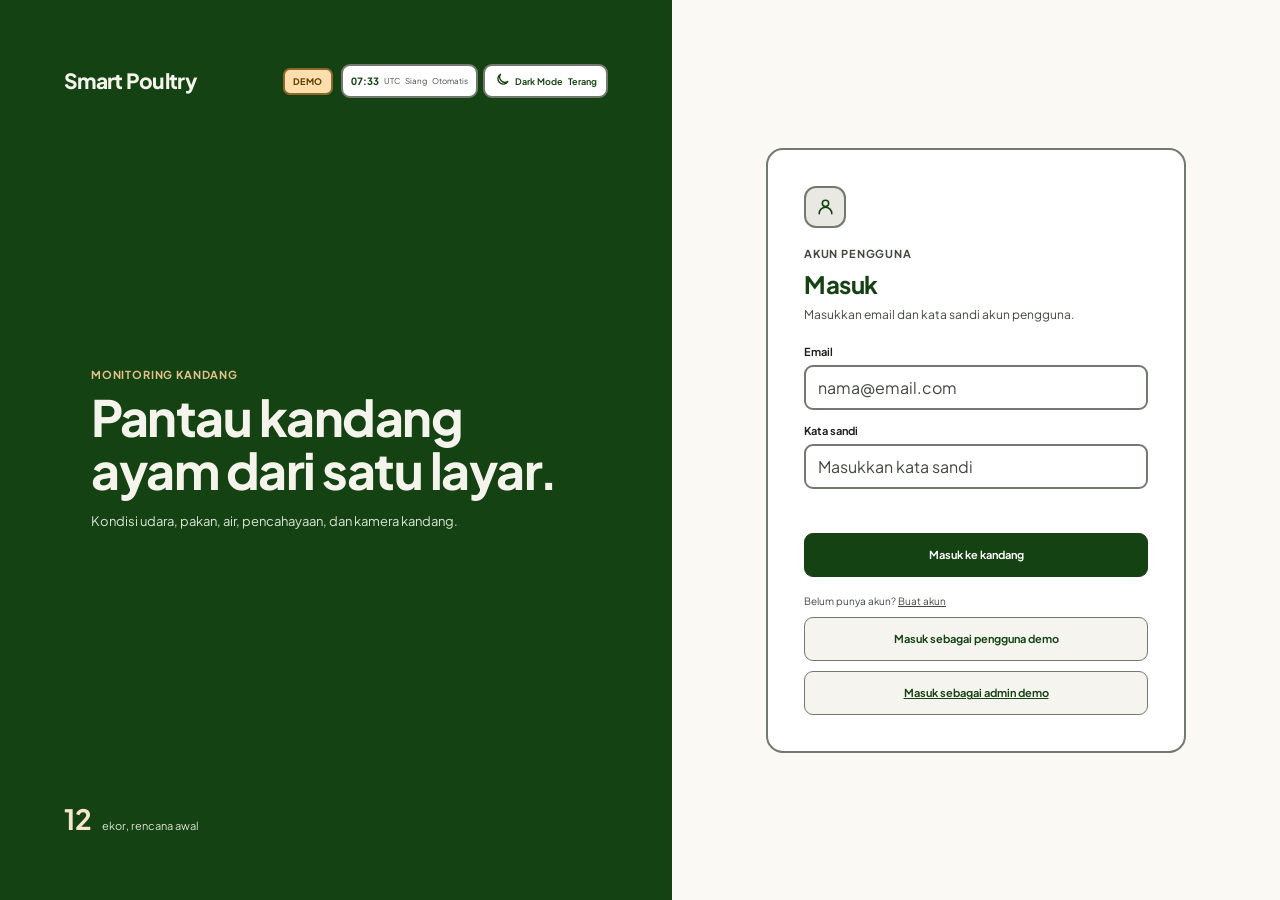
==== index.html @ 55c66154 "feat: add user Lite and Pro modes" ====
<!doctype html>
<html lang="id">
  <head>
    <meta charset="UTF-8">
    <meta name="viewport" content="width=device-width, initial-scale=1.0">
    <meta name="theme-color" content="#154212">
    <meta name="description" content="Smart Poultry: monitoring dan kontrol kandang ayam.">
    <link rel="preconnect" href="https://fonts.googleapis.com">
    <link rel="preconnect" href="https://fonts.gstatic.com" crossorigin>
    <link href="https://fonts.googleapis.com/css2?family=Plus+Jakarta+Sans:wght@400;500;600;700;800&display=swap" rel="stylesheet">
    <title>Smart Poultry</title>
    <link rel="stylesheet" href="./src/styles.css?v=user-app-57">
    <link rel="stylesheet" href="./src/user-mobile.css?v=user-app-57">
  </head>
  <body>
    <div id="app"></div>
    <div id="live-announcer" class="sr-only" aria-live="polite" aria-atomic="true"></div>
    <script type="module" src="./src/main.mjs?v=user-app-57"></script>
  </body>
</html>
---- src/styles.css ----
:root {
  color-scheme: light;
  --pine: #154212;
  --pine-soft: #2d5a27;
  --moss: #42493e;
  --paper: #faf9f4;
  --surface: #ffffff;
  --surface-muted: #f5f4ef;
  --ink: #1b1c19;
  --muted: #42493e;
  --line: #72796e;
  --line-soft: #c2c9bb;
  --copper: #7e5700;
  --copper-soft: #ffdead;
  --water: #4b7d83;
  --water-soft: #e7f0ef;
  --neutral-soft: #e9e8e3;
  --primary-button: #154212;
  --on-primary: #ffffff;
  --sidebar-bg: #154212;
  --sidebar-fg: #f5f4ec;
  --sidebar-muted: #aebcae;
  --nav-fg: #d9e0d6;
  --nav-icon: #bac7b8;
  --nav-hover-bg: rgba(255, 255, 255, 0.08);
  --nav-active-bg: #2d5a27;
  --nav-active-fg: #fffefa;
  --nav-active-icon: #fdbe50;
  --topbar-bg: rgba(250, 249, 244, 0.96);
  --bottom-nav-bg: #fffefa;
  --bottom-nav-solid: #fffefa;
  --bottom-nav-fg: #42493e;
  --surface-hover: #e9e8e3;
  --field-bg: #ffffff;
  --active-pill-bg: #e6efe5;
  --active-pill-fg: #23501e;
  --active-pill-border: #648a5b;
  --active-dot: #39754d;
  --neutral-pill-bg: #f5f4ef;
  --neutral-pill-fg: #42493e;
  --neutral-pill-border: var(--line);
  --secondary-fg: #604100;
  --secondary-bg: #ffdead;
  --secondary-border: #8a6a2d;
  --secondary-strong-bg: #fdbe50;
  --secondary-strong-text: #604100;
  --secondary-strong-border: #e0a83f;
  --notification-badge-fg: #ffffff;
  --notification-badge-bg: #7e5700;
  --error-text: #8a4938;
  --toast-bg: #154212;
  --toast-fg: #f5f4ec;
  --environment-start: #fdf5e6;
  --environment-middle: #f5f4ef;
  --environment-end: #e8f2e6;
  --radius-card: 17px;
  --radius-control: 10px;
  --sidebar-width: 248px;
}

:root[data-time-period="sore"][data-color-mode="light"] {
  --paper: #fcf5e8;
  --surface: #fffaf1;
  --surface-muted: #f7eedf;
  --ink: #30271b;
  --muted: #705d44;
  --line: #8a7250;
  --line-soft: #e5d5bb;
  --copper: #9b5f0d;
  --copper-soft: #f8d58e;
  --topbar-bg: rgba(252, 245, 232, 0.96);
  --environment-start: #fff0d6;
  --environment-middle: #faedda;
  --environment-end: #f3e7d1;
}

:root[data-color-mode="dark"] {
  color-scheme: dark;
  --pine: #4be277;
  --pine-soft: #22c55e;
  --moss: #bccbb9;
  --paper: #0c1510;
  --surface: #141e18;
  --surface-muted: #18221c;
  --ink: #dae5dc;
  --muted: #bccbb9;
  --copper: #ffc640;
  --copper-soft: #47350c;
  --water: #74dc9b;
  --water-soft: #172b20;
  --neutral-soft: #222c26;
  --primary-button: #22c55e;
  --on-primary: #003915;
  --sidebar-bg: #07100b;
  --sidebar-fg: #dae5dc;
  --sidebar-muted: #bccbb9;
  --nav-fg: #bccbb9;
  --nav-icon: #74dc9b;
  --nav-hover-bg: rgba(255, 255, 255, 0.05);
  --nav-active-bg: #18221c;
  --nav-active-fg: #9dd090;
  --nav-active-icon: #ffc640;
  --topbar-bg: rgba(12, 21, 16, 0.96);
  --bottom-nav-bg: #07100b;
  --surface-hover: #222c26;
  --field-bg: #141e18;
  --active-pill-bg: rgba(75, 226, 119, 0.12);
  --active-pill-fg: #9dd090;
  --active-dot: #4be277;
  --neutral-pill-bg: #18221c;
  --neutral-pill-fg: #bccbb9;
  --secondary-fg: #ffd879;
  --secondary-bg: #47350c;
  --line: #869585;
  --line-soft: #3d4a3d;
  --bottom-nav-fg: #bccbb9;
  --bottom-nav-solid: #07100b;
  --active-pill-border: #4be277;
  --neutral-pill-border: var(--line);
  --secondary-border: #ffc640;
  --secondary-strong-bg: #e3aa00;
  --secondary-strong-text: #402d00;
  --secondary-strong-border: #e3aa00;
  --notification-badge-fg: #ffd879;
  --notification-badge-bg: #47350c;
  --error-text: #ffb4ab;
  --toast-bg: #141e18;
  --toast-fg: #dae5dc;
  --environment-start: #141e18;
  --environment-middle: #18221c;
  --environment-end: #222c26;
}

* { box-sizing: border-box; }
html { min-width: 320px; background: var(--paper); }
body {
  margin: 0;
  min-width: 320px;
  min-height: 100vh;
  color: var(--ink);
  background: var(--paper);
  font-family: "Plus Jakarta Sans", system-ui, -apple-system, BlinkMacSystemFont, "Segoe UI", sans-serif;
  -webkit-font-smoothing: antialiased;
}
button, input { font: inherit; }
button, a { -webkit-tap-highlight-color: transparent; }
a { color: inherit; }
button:focus-visible, a:focus-visible, input:focus-visible {
  outline: 3px solid var(--copper);
  outline-offset: 3px;
}
.icon { width: 20px; height: 20px; flex: 0 0 auto; stroke-width: 2; }
#live-announcer, .sr-only {
  position: absolute;
  width: 1px;
  height: 1px;
  padding: 0;
  margin: -1px;
  overflow: hidden;
  clip: rect(0, 0, 0, 0);
  white-space: nowrap;
  border: 0;
}

.app-shell { min-height: 100vh; }
.sidebar {
  position: fixed;
  z-index: 30;
  inset: 0 auto 0 0;
  display: flex;
  flex-direction: column;
  width: var(--sidebar-width);
  padding: 30px 18px 20px;
  color: var(--sidebar-fg);
  background: var(--sidebar-bg);
}
.brand {
  display: flex;
  flex-direction: column;
  gap: 3px;
  padding: 3px 12px 25px;
  color: inherit;
  text-decoration: none;
}
.brand-name {
  font-size: 21px;
  font-weight: 760;
  letter-spacing: -0.7px;
  line-height: 1.15;
}
.brand-caption { color: var(--sidebar-muted); font-size: 12px; }
.sidebar-label {
  margin: 11px 12px 10px;
  color: var(--sidebar-muted);
  font-size: 11px;
  font-weight: 650;
  letter-spacing: 0.08em;
  text-transform: uppercase;
}
.nav-list { display: grid; gap: 5px; }
.nav-link {
  display: flex;
  align-items: center;
  min-height: 46px;
  gap: 12px;
  padding: 0 12px;
  border: 1px solid transparent;
  border-radius: 10px;
  color: var(--nav-fg);
  font-size: 13px;
  font-weight: 540;
  text-decoration: none;
  transition: background-color 140ms ease, color 140ms ease, border-color 140ms ease;
}
.nav-link .icon { width: 18px; height: 18px; color: var(--nav-icon); }
.nav-link:hover { color: var(--sidebar-fg); background: var(--nav-hover-bg); }
.nav-link.is-active {
  color: var(--nav-active-fg);
  background: var(--nav-active-bg);
  border-width: 1.5px;
  border-color: rgba(233, 237, 222, 0.12);
}
.nav-link.is-active .icon { color: var(--nav-active-icon); }
.sidebar-bottom { margin-top: auto; padding: 22px 12px 4px; }
.sidebar-rule { display: block; height: 1px; margin-bottom: 15px; background: rgba(255, 255, 255, 0.17); }
.sidebar-bottom p { margin: 0 0 4px; color: var(--sidebar-fg); font-size: 12px; font-weight: 600; }
.sidebar-bottom small { color: var(--sidebar-muted); font-size: 11px; line-height: 1.5; }
.sidebar-reset { width: 100%; min-height: 44px; margin-top: 13px; padding: 0 10px; border: 1px solid rgba(255,255,255,.24); border-radius: 9px; color: var(--sidebar-fg); background: transparent; font-size: 11px; font-weight: 620; text-align: left; cursor: pointer; }
.sidebar-reset:hover { background: rgba(255,255,255,.08); }

.main-area { min-height: 100vh; margin-left: var(--sidebar-width); }
.topbar {
  position: sticky;
  z-index: 15;
  top: 0;
  display: flex;
  align-items: center;
  justify-content: space-between;
  min-height: 104px;
  gap: 24px;
  padding: 22px clamp(24px, 4vw, 58px);
  border-bottom: 2px solid var(--line);
  background: var(--topbar-bg);
}
.page-context p { margin: 0 0 5px; color: var(--moss); font-size: 12px; font-weight: 650; }
.page-context h1 { margin: 0; color: var(--pine); font-size: clamp(21px, 2vw, 27px); font-weight: 730; letter-spacing: -0.7px; line-height: 1.16; }
.page-context h1:focus { outline: none; }
.page-context span { display: block; margin-top: 5px; color: var(--muted); font-size: 13px; }
.topbar-meta { display: flex; align-items: center; gap: 9px; flex: 0 0 auto; }
.demo-badge { display: inline-flex; align-items: center; justify-content: center; min-height: 28px; padding: 0 8px; border: 2px solid var(--secondary-border); border-radius: 7px; color: var(--secondary-fg); background: var(--secondary-bg); font-size: 9px; font-weight: 750; letter-spacing: .06em; }
.connection-state {
  display: inline-flex;
  align-items: center;
  gap: 8px;
  min-height: 36px;
  padding: 0 12px;
  border: 2px solid var(--line);
  border-radius: 9px;
  color: var(--muted);
  background: var(--surface-muted);
  font-size: 12px;
  white-space: nowrap;
}
.status-mark { width: 8px; height: 8px; border-radius: 50%; background: var(--muted); }
.menu-toggle { display: none; }
.page-content { width: min(100%, 1320px); margin: 0 auto; padding: 30px clamp(24px, 4vw, 58px) 52px; }
.page-stack { display: grid; gap: 22px; }
.page-footer {
  display: flex;
  justify-content: space-between;
  gap: 16px;
  padding: 15px clamp(24px, 4vw, 58px) 22px;
  border-top: 1px solid var(--line);
  color: var(--muted);
  font-size: 11px;
}
.mobile-scrim { display: none; }

.preview-notice, .simulation-notice {
  display: flex;
  align-items: flex-start;
  gap: 12px;
  padding: 15px 17px;
  border: 1px solid #ded6c8;
  border-radius: 12px;
  color: #514b41;
  background: #f8f4eb;
}
.notice-icon { width: 19px; height: 19px; margin-top: 1px; color: var(--copper); }
.preview-notice strong, .simulation-notice strong { display: block; margin-bottom: 3px; font-size: 13px; font-weight: 680; }
.preview-notice p, .simulation-notice p { margin: 0; color: #615a51; font-size: 12px; line-height: 1.55; }
.preview-notice.is-compact { padding: 12px 14px; }
.simulation-notice { background: var(--water-soft); border-color: #cedfdd; color: #3d6265; }
.simulation-notice > .icon { color: var(--water); margin-top: 1px; }
.simulation-notice p { color: #3d6265; }
.demo-label { display: inline-flex; align-items: center; width: fit-content; margin-left: 5px; padding: 2px 5px; border: 1px solid #e3d7c7; border-radius: 5px; color: #755a3b; background: #f5eee2; font-size: 8px; font-weight: 700; letter-spacing: .04em; vertical-align: 1px; }
.demo-alert { display: flex; align-items: center; gap: 11px; padding: 13px 15px; border: 1px solid #e5ceb6; border-radius: 12px; color: #654c32; background: #f8f0e5; }
.demo-alert-mark { width: 9px; height: 9px; flex: 0 0 auto; border-radius: 50%; background: var(--copper); }
.demo-alert > div { flex: 1; min-width: 0; }
.demo-alert strong { display: block; font-size: 12px; }
.demo-alert p { margin: 3px 0 0; color: #665b4e; font-size: 11px; }
.demo-alert a { color: #654c32; font-size: 11px; font-weight: 700; text-underline-offset: 3px; }

.flock-panel {
  display: flex;
  align-items: center;
  justify-content: space-between;
  gap: 26px;
  min-height: 192px;
  padding: 30px 34px;
  border-radius: 20px;
  color: #f8f7ef;
  background: var(--pine);
}
.flock-copy { max-width: 640px; }
.eyebrow { margin: 0 0 9px; color: var(--moss); font-size: 11px; font-weight: 700; letter-spacing: 0.075em; text-transform: uppercase; }
.flock-panel .eyebrow { color: #d2b47d; }
.flock-copy h2 { margin: 0; font-size: clamp(23px, 3vw, 34px); font-weight: 720; letter-spacing: -1px; line-height: 1.17; }
.flock-copy h2 span { color: #e2c18c; }
.flock-copy > p:not(.eyebrow) { max-width: 520px; margin: 12px 0 17px; color: #d3ddd1; font-size: 13px; line-height: 1.65; }
.flock-count {
  display: flex;
  align-items: baseline;
  gap: 8px;
  min-width: 164px;
  padding: 17px 21px;
  border-left: 1px solid rgba(245, 244, 236, 0.24);
}
.flock-count strong { color: #f6ead4; font-size: 58px; font-weight: 720; letter-spacing: -3px; line-height: 1; }
.flock-count span { color: #d4ddd2; font-size: 13px; }
.text-link, .quiet-link {
  display: inline-flex;
  align-items: center;
  gap: 8px;
  min-height: 36px;
  color: var(--pine);
  font-size: 12px;
  font-weight: 650;
  text-decoration: none;
}
.text-link:hover, .quiet-link:hover { text-decoration: underline; text-underline-offset: 3px; }
.text-link .icon { width: 15px; height: 15px; }
.flock-panel .text-link { color: #f2d49e; }

.lower-grid { display: grid; grid-template-columns: minmax(0, 1.1fr) minmax(320px, 0.9fr); gap: 20px; }
.surface-card {
  min-width: 0;
  padding: 22px;
  border: 2px solid var(--line);
  border-radius: var(--radius-card);
  background: var(--surface);
}
.section-heading { display: flex; align-items: flex-start; justify-content: space-between; gap: 14px; margin-bottom: 19px; }
.section-heading h2 { margin: 0; color: var(--pine); font-size: 16px; font-weight: 710; letter-spacing: -0.25px; }
.section-heading p { margin: 5px 0 0; color: var(--muted); font-size: 12px; line-height: 1.45; }
.section-heading .quiet-link { flex: 0 0 auto; min-height: 30px; }

.environment-readings { display: grid; grid-template-columns: 1fr 1fr; gap: 12px; }
.environment-reading {
  display: flex;
  align-items: flex-start;
  gap: 12px;
  min-height: 118px;
  padding: 17px 15px;
  border: 2px solid var(--line);
  border-radius: 13px;
  background: var(--surface-muted);
}
.reading-symbol, .module-icon, .control-icon, .icon-frame, .empty-icon, .camera-placeholder-icon {
  display: inline-flex;
  align-items: center;
  justify-content: center;
  flex: 0 0 auto;
}
.reading-symbol { width: 35px; height: 35px; border-radius: 10px; color: var(--pine-soft); background: #e7ece3; }
.reading-symbol .icon { width: 18px; height: 18px; }
.humidity-symbol { color: var(--water); background: var(--water-soft); }
.environment-reading small { display: block; color: var(--muted); font-size: 11px; }
.environment-reading strong { display: block; margin-top: 8px; color: var(--ink); font-size: 14px; font-weight: 670; line-height: 1.35; }
.environment-reading strong span { color: var(--muted); font-size: 11px; font-weight: 550; }
.environment-reading p { margin: 6px 0 0; color: #626c63; font-size: 11px; }

.module-list { display: grid; }
.module-row {
  display: grid;
  grid-template-columns: 36px minmax(0, 1fr) auto 16px;
  align-items: center;
  gap: 10px;
  min-height: 60px;
  border-bottom: 1px solid #eeece4;
  color: inherit;
  text-decoration: none;
}
.module-row:last-child { border-bottom: 0; }
.module-row:hover .module-copy strong { color: var(--pine-soft); text-decoration: underline; text-underline-offset: 2px; }
.module-icon { width: 34px; height: 34px; border: 2px solid var(--line); border-radius: 10px; color: var(--muted); background: var(--surface-muted); }
.module-icon .icon { width: 17px; height: 17px; }
.module-copy { display: grid; gap: 3px; min-width: 0; }
.module-copy strong { overflow: hidden; color: var(--ink); font-size: 12px; font-weight: 650; text-overflow: ellipsis; white-space: nowrap; }
.module-copy small { overflow: hidden; color: var(--muted); font-size: 10px; text-overflow: ellipsis; white-space: nowrap; }
.row-arrow { width: 14px; height: 14px; color: #91988e; }
.status-tag {
  display: inline-flex;
  align-items: center;
  gap: 6px;
  width: fit-content;
  min-height: 24px;
  padding: 3px 8px;
  border: 1px solid #dddcd3;
  border-radius: 999px;
  color: #59625a;
  background: #f5f5ef;
  font-size: 10px;
  font-weight: 620;
  line-height: 1.2;
  white-space: nowrap;
}
.status-mark { width: 7px; height: 7px; border-radius: 50%; background: var(--muted); }
.tone-water { color: #416c71; background: var(--water-soft); border-color: #d1e1df; }
.tone-water .status-mark { background: var(--water); }
.tone-warm { color: #85613a; background: #f5eee2; border-color: #e7d9c5; }
.tone-warm .status-mark { background: var(--copper); }
.event-list { display: grid; }
.event-row { display: grid; grid-template-columns: 72px minmax(0, 1fr) auto; align-items: start; gap: 12px; padding: 12px 0; border-bottom: 1px solid #eeece4; }
.event-row:last-child { border-bottom: 0; }
.event-type { display: inline-flex; justify-content: center; min-height: 24px; padding: 4px 7px; border: 1px solid #e2e1d7; border-radius: 7px; color: #59625a; background: #f6f6f0; font-size: 9px; font-weight: 680; }
.event-copy { min-width: 0; }
.event-copy strong { display: block; color: var(--ink); font-size: 11px; font-weight: 680; }
.event-copy p { margin: 4px 0 0; color: var(--muted); font-size: 10px; line-height: 1.45; }
.event-row time { color: #5f695f; font-size: 10px; white-space: nowrap; }
.small-action { display: inline-flex; align-items: center; justify-content: center; min-height: 44px; padding: 0 12px; border: 2px solid var(--line); border-radius: 9px; color: var(--pine); background: var(--surface-muted); font-size: 10px; font-weight: 660; cursor: pointer; }
.small-action:hover { background: var(--surface-hover); border-color: var(--line); }
.small-action.is-active { color: var(--secondary-strong-text); background: var(--secondary-strong-bg); border-color: var(--secondary-strong-border); }
.small-action.is-active:hover { background: var(--secondary-strong-bg); border-color: var(--secondary-strong-border); }
.small-action:disabled { cursor: default; }

.camera-summary .empty-state, .activity-summary .empty-state { min-height: 164px; }
.empty-state {
  display: flex;
  flex-direction: column;
  align-items: center;
  justify-content: center;
  min-height: 206px;
  padding: 24px 18px;
  text-align: center;
}
.empty-icon { width: 42px; height: 42px; margin-bottom: 12px; border: 1px solid var(--line); border-radius: 13px; color: var(--muted); background: var(--surface-muted); }
.empty-icon .icon { width: 19px; height: 19px; }
.empty-state h3 { margin: 0; color: var(--ink); font-size: 13px; font-weight: 680; }
.empty-state p { max-width: 390px; margin: 6px 0 0; color: var(--muted); font-size: 11px; line-height: 1.55; }
.camera-summary > .text-link, .activity-summary > .text-link { margin: 0 0 0 8px; }

.sensor-grid { display: grid; grid-template-columns: repeat(3, minmax(0, 1fr)); gap: 14px; }
.sensor-card {
  display: flex;
  flex-direction: column;
  min-height: 178px;
  padding: 17px;
  border: 2px solid var(--line);
  border-radius: 15px;
  background: var(--surface);
}
.sensor-card-top { display: flex; align-items: center; justify-content: space-between; gap: 8px; }
.icon-frame { width: 34px; height: 34px; border-radius: 10px; color: var(--pine-soft); background: #e9ede5; }
.icon-frame .icon { width: 18px; height: 18px; }
.sensor-label { margin: 17px 0 7px; color: #5f695f; font-size: 12px; font-weight: 620; }
.sensor-reading { display: flex; align-items: baseline; gap: 6px; min-height: 29px; color: #626c63; font-size: 18px; font-weight: 650; letter-spacing: -0.4px; }
.sensor-reading small { color: var(--muted); font-size: 11px; font-weight: 550; }
.sensor-description { margin: auto 0 0; padding-top: 11px; color: #626c63; font-size: 10px; line-height: 1.45; }
.chart-empty-panel .empty-state { min-height: 176px; }
.feed-test-panel { display: flex; align-items: center; justify-content: space-between; gap: 20px; }
.feed-test-panel h2 { margin: 0; color: var(--pine); font-size: 16px; font-weight: 700; }
.feed-test-panel p:not(.eyebrow) { margin: 6px 0 0; color: var(--muted); font-size: 11px; line-height: 1.5; }
.feed-test-action { display: flex; flex-wrap: wrap; align-items: center; justify-content: flex-end; gap: 10px; }
.trend-grid { display: grid; grid-template-columns: repeat(2, minmax(0, 1fr)); gap: 16px; }
.trend-card { min-width: 0; padding: 18px; border: 2px solid var(--line); border-radius: 15px; background: var(--surface); }
.trend-card-head { display: flex; align-items: flex-start; justify-content: space-between; gap: 12px; }
.trend-card-head h3 { margin: 0; color: var(--pine); font-size: 13px; font-weight: 700; }
.trend-card-head p { margin: 5px 0 0; color: var(--muted); font-size: 10px; }
.trend-unit { color: var(--muted); font-size: 10px; font-weight: 650; }
.trend-chart { display: block; width: 100%; height: 148px; margin-top: 13px; overflow: visible; }
.chart-gridline { stroke: var(--neutral-soft); stroke-width: 1; stroke-dasharray: 3 5; }
.trend-axis { display: flex; justify-content: space-between; color: var(--muted); font-size: 9px; }

.control-grid { display: grid; grid-template-columns: repeat(2, minmax(0, 1fr)); gap: 16px; align-items: stretch; }
.control-card { display: flex; flex-direction: column; min-height: 300px; }
.control-card-water { background: var(--surface); }
.control-card-music { grid-column: 1 / -1; min-height: 245px; }
.control-card-head { display: flex; align-items: center; justify-content: space-between; gap: 12px; margin-bottom: 18px; }
.control-icon { width: 42px; height: 42px; border: 2px solid var(--line); border-radius: 12px; color: var(--pine-soft); background: var(--neutral-soft); }
.control-icon .icon { width: 20px; height: 20px; }
.water-icon { color: var(--water); background: var(--water-soft); border-color: var(--line); }
.light-icon { color: var(--copper); background: var(--copper-soft); border-color: var(--secondary-border); }
.music-icon { color: var(--pine-soft); }
.weight-icon { color: var(--copper); background: var(--copper-soft); border-color: #ead8c5; }
.control-card .eyebrow { margin-bottom: 6px; }
.control-card h2 { margin: 0; color: var(--pine); font-size: 19px; font-weight: 700; letter-spacing: -0.4px; }
.control-description { max-width: 560px; margin: 9px 0 18px; color: var(--muted); font-size: 12px; line-height: 1.55; }
.control-state-line { display: flex; align-items: center; justify-content: space-between; gap: 12px; margin-top: auto; padding: 13px 0; border-top: 1px solid var(--line-soft); color: var(--muted); font-size: 11px; }
.control-state-line strong { color: var(--pine); font-size: 12px; font-weight: 680; }
.action-button {
  display: inline-flex;
  align-items: center;
  justify-content: space-between;
  width: 100%;
  min-height: 50px;
  gap: 12px;
  padding: 0 14px;
  border: 2px solid var(--line);
  border-radius: var(--radius-control);
  color: var(--pine);
  background: var(--surface-muted);
  font-size: 12px;
  font-weight: 650;
  cursor: pointer;
  transition: background-color 140ms ease, border-color 140ms ease, color 140ms ease;
}
.action-button:hover { background: var(--surface-hover); border-color: var(--line); }
.action-button[aria-pressed="true"] { color: var(--on-primary); background: var(--primary-button); border-color: var(--primary-button); }
.action-button[aria-pressed="true"]:hover { background: var(--pine-soft); border-color: var(--pine-soft); }
.action-button:active { transform: translateY(1px); }
.action-water { color: var(--water); background: var(--water-soft); border-color: var(--line); }
.action-water:hover { color: var(--water); background: var(--surface-hover); border-color: var(--line); }
.action-water[aria-pressed="true"] { color: var(--water); background: var(--water-soft); border-color: var(--water); }
.action-water[aria-pressed="true"]:hover { background: var(--surface-hover); border-color: var(--water); }
.action-neutral[aria-pressed="true"] { color: var(--secondary-strong-text); background: var(--secondary-strong-bg); border-color: var(--secondary-strong-border); }
.action-neutral[aria-pressed="true"]:hover { background: var(--secondary-strong-bg); border-color: var(--secondary-strong-border); }
.button-name { display: inline-flex; align-items: center; gap: 8px; }
.button-state { min-width: 55px; padding: 5px 8px; border: 2px solid var(--line); border-radius: 7px; color: var(--muted); background: var(--surface); font-size: 10px; font-weight: 700; text-align: center; }
.action-water .button-state { color: var(--water); border-color: var(--line); background: var(--surface); }
.action-neutral[aria-pressed="true"] .button-state { color: var(--secondary-fg); border-color: var(--secondary-border); background: var(--secondary-bg); }
.color-choice { display: flex; flex-wrap: wrap; gap: 9px; margin: 0 0 15px; padding: 0; border: 0; }
.color-choice legend { width: 100%; margin-bottom: 8px; color: var(--muted); font-size: 11px; }
.color-option {
  display: inline-flex;
  align-items: center;
  gap: 7px;
  min-height: 44px;
  padding: 0 11px;
  border: 1px solid #dfded5;
  border-radius: 9px;
  color: #505b52;
  background: #fffefa;
  font-size: 11px;
  cursor: pointer;
}
.color-option:has(input:checked) { border-color: var(--pine-soft); background: #eef1e9; }
.color-option input { width: 14px; height: 14px; accent-color: var(--pine-soft); }
.color-swatch { width: 12px; height: 12px; border: 1px solid rgba(0,0,0,.15); border-radius: 50%; }
.swatch-red { background: #a54137; }
.swatch-warm { background: #f2ddb0; }

.camera-grid { display: grid; grid-template-columns: minmax(0, 1.2fr) minmax(300px, .8fr); gap: 18px; align-items: stretch; }
.camera-view-card, .yolo-card { min-width: 0; }
.camera-viewfinder {
  display: flex;
  flex-direction: column;
  align-items: center;
  justify-content: center;
  min-height: 315px;
  padding: 24px;
  border: 1px dashed #caccc1;
  border-radius: 14px;
  color: #626c63;
  background: #f6f6ef;
  text-align: center;
}
.camera-placeholder-icon { width: 48px; height: 48px; margin-bottom: 14px; border: 1px solid #dbddd2; border-radius: 15px; color: #68766b; background: #fbfbf6; }
.camera-placeholder-icon .icon { width: 22px; height: 22px; }
.camera-viewfinder strong { color: #4f5a51; font-size: 13px; font-weight: 680; }
.camera-viewfinder p { max-width: 355px; margin: 7px 0 0; color: #626c63; font-size: 11px; line-height: 1.55; }
.yolo-status-block { display: flex; align-items: flex-start; gap: 10px; padding: 13px; border: 1px solid #e4e2d8; border-radius: 12px; background: #f8f7f1; }
.yolo-status-block > .status-mark { flex: 0 0 auto; margin-top: 4px; }
.yolo-status-block strong { color: #4d584f; font-size: 12px; font-weight: 680; }
.yolo-status-block p { margin: 4px 0 0; color: var(--muted); font-size: 11px; line-height: 1.5; }
.yolo-card .empty-state { min-height: 193px; }
.detection-section .section-heading { align-items: center; }
.detection-actions { display: flex; align-items: center; justify-content: space-between; gap: 15px; margin-bottom: 8px; }
.detection-actions p { margin: 0; color: var(--muted); font-size: 11px; }
.detection-list { display: grid; }
.detection-row { display: grid; grid-template-columns: 36px minmax(0, 1fr) auto; align-items: center; gap: 12px; padding: 13px 0; border-bottom: 1px solid #eeece4; }
.detection-row:last-child { border-bottom: 0; }
.detection-symbol { display: inline-flex; align-items: center; justify-content: center; width: 34px; height: 34px; border: 1px solid #dfe3d8; border-radius: 10px; color: var(--pine-soft); background: #f0f2eb; }
.detection-symbol .icon { width: 17px; height: 17px; }
.detection-copy { display: grid; gap: 3px; min-width: 0; }
.detection-copy strong { color: var(--ink); font-size: 11px; font-weight: 680; }
.detection-copy span, .detection-copy small { color: var(--muted); font-size: 10px; line-height: 1.4; }

.weight-feature { display: grid; grid-template-columns: minmax(0, 1.2fr) minmax(230px, .8fr); gap: 22px; align-items: center; min-height: 230px; }
.weight-feature-copy .control-icon { margin-bottom: 15px; }
.weight-feature-copy h2 { margin: 0; color: var(--pine); font-size: 20px; font-weight: 710; letter-spacing: -0.4px; }
.weight-feature-copy > p:last-child { max-width: 580px; margin: 9px 0 0; color: var(--muted); font-size: 12px; line-height: 1.6; }
.weight-reading { display: grid; gap: 8px; padding: 20px; border: 1px solid #e4e1d6; border-radius: 14px; background: #f8f7f1; }
.weight-reading span { color: #5f695f; font-size: 11px; }
.weight-reading strong { color: #4a564c; font-size: 17px; font-weight: 670; }
.weight-reading small { color: #626c63; font-size: 10px; }
.history-card .empty-state { min-height: 270px; }
.data-state-preview {
  display: flex;
  flex-direction: column;
  align-items: center;
  justify-content: center;
  min-height: 176px;
  padding: 24px 18px;
  text-align: center;
}
.data-state-preview h3 { margin: 0; color: #465148; font-size: 13px; font-weight: 680; }
.data-state-preview p { max-width: 380px; margin: 7px 0 0; color: #626c63; font-size: 11px; line-height: 1.55; }
.data-state-preview.is-error .empty-icon { color: #8b5b43; background: #f5eee7; border-color: #e4d4c5; }
.data-state-preview .filter-button { margin-top: 14px; }
.filter-row { display: flex; flex-wrap: wrap; gap: 7px; padding-bottom: 15px; border-bottom: 1px solid #eeece4; }
.filter-button {
  min-height: 44px;
  padding: 0 12px;
  border: 1px solid #deded4;
  border-radius: 9px;
  color: #5e685e;
  background: #fffefa;
  font-size: 11px;
  font-weight: 620;
  cursor: pointer;
}
.filter-button:hover { background: #f5f5ef; }
.filter-button.is-selected { color: var(--pine); border-color: #aeb9aa; background: #eef1e9; }

.toast {
  position: fixed;
  z-index: 60;
  right: 22px;
  bottom: 22px;
  max-width: min(390px, calc(100vw - 36px));
  padding: 13px 16px;
  border: 1px solid var(--line);
  border-radius: 10px;
  color: var(--toast-fg);
  background: var(--toast-bg);
  font-size: 12px;
  line-height: 1.45;
  opacity: 0;
  pointer-events: none;
  transform: translateY(7px);
  transition: opacity 150ms ease, transform 150ms ease;
}
.toast.is-visible { opacity: 1; transform: translateY(0); }

@media (max-width: 1120px) {
  :root { --sidebar-width: 222px; }
  .sensor-grid { grid-template-columns: repeat(2, minmax(0, 1fr)); }
}

@media (max-width: 820px) {
  .sidebar {
    width: min(82vw, 285px);
    padding-top: 22px;
    transform: translateX(-105%);
    transition: transform 170ms ease;
  }
  #app.menu-open .sidebar { transform: translateX(0); }
  .mobile-scrim { position: fixed; z-index: 25; inset: 0; display: block; background: rgba(22, 34, 27, 0.4); opacity: 0; pointer-events: none; transition: opacity 170ms ease; }
  #app.menu-open .mobile-scrim { opacity: 1; pointer-events: auto; }
  .main-area { margin-left: 0; }
  .topbar { min-height: 94px; justify-content: flex-start; gap: 14px; padding: 17px 20px; }
  .menu-toggle {
    display: inline-flex;
    align-items: center;
    justify-content: center;
    flex: 0 0 auto;
    width: 44px;
    height: 44px;
    border: 1px solid #d8d9cf;
    border-radius: 10px;
    color: var(--pine);
    background: var(--surface);
    cursor: pointer;
  }
  .menu-toggle .icon { width: 19px; height: 19px; }
  .page-context { min-width: 0; flex: 1; }
  .page-context h1 { font-size: 20px; }
  .page-context span { font-size: 11px; }
  .topbar-meta { flex-wrap: wrap; gap: 7px; }
  .connection-state { align-self: center; min-height: 34px; padding: 0 9px; font-size: 10px; }
  .page-content { padding: 22px 20px 38px; }
  .page-footer { padding: 14px 20px 18px; }
  .lower-grid, .camera-grid { grid-template-columns: 1fr; }
  .camera-viewfinder { min-height: 270px; }
}

@media (max-width: 560px) {
  .topbar { flex-wrap: wrap; gap: 10px 12px; padding: 14px 15px; }
  .menu-toggle { width: 42px; height: 42px; }
  .page-context { flex-basis: calc(100% - 60px); }
  .page-context h1 { font-size: 19px; }
  .page-context span { margin-top: 4px; }
  .topbar-meta { width: calc(100% - 54px); margin-left: 54px; justify-content: flex-start; }
  .connection-state { margin-left: 0; }
  .page-content { padding: 17px 15px 30px; }
  .page-footer { flex-direction: column; gap: 5px; padding: 13px 15px 18px; }
  .preview-notice, .simulation-notice { padding: 13px; }
  .feed-test-panel { align-items: stretch; flex-direction: column; }
  .feed-test-action { justify-content: space-between; }
  .flock-panel { align-items: flex-start; flex-direction: column; gap: 18px; min-height: 0; padding: 24px 21px; border-radius: 16px; }
  .flock-copy h2 { font-size: 25px; }
  .flock-count { min-width: 0; width: 100%; padding: 14px 0 0; border-top: 1px solid rgba(245, 244, 236, 0.22); border-left: 0; }
  .flock-count strong { font-size: 48px; }
  .surface-card { padding: 17px; border-radius: 15px; }
  .section-heading { align-items: flex-start; flex-direction: column; gap: 5px; }
  .section-heading .quiet-link { min-height: 34px; }
  .environment-readings { grid-template-columns: 1fr; }
  .environment-reading { min-height: 98px; }
  .module-row { grid-template-columns: 34px minmax(0, 1fr) auto; gap: 8px; }
  .module-row > .row-arrow { display: none; }
  .status-tag { font-size: 9px; padding-inline: 7px; }
  .sensor-grid { grid-template-columns: 1fr; }
  .trend-grid { grid-template-columns: 1fr; }
  .sensor-card { min-height: 154px; }
  .control-grid { grid-template-columns: 1fr; }
  .control-card, .control-card-music { grid-column: auto; min-height: 260px; }
  .weight-feature { grid-template-columns: 1fr; gap: 18px; }
  .weight-reading { padding: 16px; }
  .filter-row { gap: 6px; }
  .filter-button { flex: 1 1 auto; }
  .event-row { grid-template-columns: 64px minmax(0, 1fr); gap: 8px; }
  .event-row time { grid-column: 2; }
  .detection-actions { align-items: flex-start; flex-direction: column; }
  .detection-row { grid-template-columns: 34px minmax(0, 1fr); align-items: start; gap: 9px; }
  .detection-row .small-action { grid-column: 2; justify-self: start; }
  .detection-section .section-heading { align-items: flex-start; }
  .toast { right: 14px; bottom: 14px; }
}

@media (prefers-reduced-motion: reduce) {
  *, *::before, *::after { scroll-behavior: auto !important; transition-duration: 0.01ms !important; animation-duration: 0.01ms !important; animation-iteration-count: 1 !important; }
}
---- src/user-mobile.css ----
/* User-facing mobile app layout. */
:root {
  --user-pine: var(--pine);
  --user-paper: var(--paper);
  --user-surface: var(--surface);
  --user-ink: var(--ink);
  --user-muted: var(--muted);
  --user-line: var(--line);
  --user-water: var(--water);
  --user-water-soft: var(--water-soft);
  --user-copper: var(--copper);
  --scroll-reveal-distance: 18px;
  --scroll-reveal-duration: 520ms;
  --scroll-reveal-easing: cubic-bezier(.2, .75, .25, 1);
}

.bottom-nav { display: none; }
.topbar-meta { display: flex; align-items: center; gap: 9px; flex: 0 0 auto; }
.demo-badge { display: inline-flex; align-items: center; justify-content: center; min-height: 27px; padding: 0 8px; border: 2px solid var(--secondary-border); border-radius: 7px; color: var(--secondary-fg); background: var(--secondary-bg); font-size: 9px; font-weight: 750; letter-spacing: .06em; }
.time-theme-controls { display: inline-flex; align-items: center; gap: 5px; min-width: 0; }
.time-theme-readout { display: inline-flex; align-items: center; gap: 5px; min-height: 34px; padding: 0 8px; border: 2px solid var(--user-line); border-radius: 9px; color: var(--user-ink); background: var(--user-surface); white-space: nowrap; }
.live-clock { color: var(--user-pine); font-size: 10px; font-variant-numeric: tabular-nums; font-weight: 720; }
.time-zone-label, .time-period-label, .time-mode-label { color: var(--user-muted); font-size: 8px; }
.time-theme-readout[data-period="sore"] { border-color: var(--secondary-border); background: var(--secondary-bg); }
.time-theme-readout[data-period="sore"] .time-period-label { color: var(--secondary-fg); }
.time-theme-readout[data-period="malam"][data-mode="auto"] { border-color: var(--line); background: var(--surface-muted); }
.time-theme-readout.is-manual { display: inline-flex; align-items: center; justify-content: center; min-height: 34px; gap: 5px; padding: 0 9px; border: 2px solid var(--secondary-border); border-radius: 9px; color: var(--secondary-fg); background: var(--secondary-bg); font: inherit; font-size: 9px; font-weight: 650; white-space: nowrap; cursor: pointer; }
.time-theme-readout.is-manual .time-mode-label { color: var(--secondary-fg); }
.theme-mode-toggle { display: inline-flex; align-items: center; justify-content: center; min-height: 34px; gap: 5px; padding: 0 9px; border: 2px solid var(--user-line); border-radius: 9px; color: var(--user-pine); background: var(--user-surface); font: inherit; font-size: 9px; font-weight: 650; white-space: nowrap; cursor: pointer; }
.theme-mode-toggle .icon { width: 16px; height: 16px; }
.theme-mode-toggle:hover, .time-theme-readout.is-manual:hover { background: var(--surface-hover); }
.theme-mode-toggle.is-active { border-color: var(--primary-button); color: var(--on-primary); background: var(--primary-button); }
.notification-shortcut, .profile-shortcut { position: relative; display: inline-flex; align-items: center; justify-content: center; min-width: 42px; min-height: 42px; gap: 7px; padding: 0 10px; border: 2px solid var(--user-line); border-radius: 10px; color: var(--user-pine); background: var(--user-surface); text-decoration: none; font-size: 11px; font-weight: 620; }
.notification-shortcut:hover, .profile-shortcut:hover { background: var(--surface-hover); border-color: var(--line); }
.notification-shortcut .icon, .profile-shortcut .icon { width: 18px; height: 18px; }
.notification-count { position: absolute; top: -5px; right: -5px; display: grid; place-items: center; min-width: 18px; height: 18px; padding: 0 4px; border: 2px solid var(--user-paper); border-radius: 20px; color: var(--notification-badge-fg); background: var(--notification-badge-bg); font-size: 9px; font-weight: 750; }

.coop-hero { display: grid; grid-template-columns: minmax(0, 1.35fr) minmax(235px, .65fr); grid-template-rows: 1fr auto; min-height: 270px; overflow: hidden; border: 2px solid var(--user-line); border-radius: 19px; background: var(--surface-muted); }
.coop-hero-art { position: relative; grid-column: 1; grid-row: 1 / span 2; min-height: 270px; overflow: hidden; background: var(--surface-muted); }
.coop-hero-photo { display: block; width: 100%; height: 100%; object-fit: cover; object-position: center 56%; }
.coop-hero-copy { grid-column: 2; grid-row: 1; align-self: end; padding: 24px 23px 12px; }
.coop-hero-copy .eyebrow { display: -webkit-box; margin-bottom: 8px; color: var(--user-copper); overflow: hidden; overflow-wrap: anywhere; -webkit-box-orient: vertical; -webkit-line-clamp: 2; }
.coop-hero-copy h2 { margin: 0; color: var(--user-pine); font-size: clamp(20px, 2vw, 27px); font-weight: 720; letter-spacing: -.6px; line-height: 1.14; }
.coop-hero-copy > p:not(.eyebrow) { margin: 9px 0 0; color: var(--user-muted); font-size: 12px; line-height: 1.5; }
.coop-connection-status { margin-top: 10px; }
.coop-connection-status .state-pill { border-color: var(--neutral-pill-border); color: var(--neutral-pill-fg); background: var(--neutral-pill-bg); }
.coop-hero-link { display: inline-flex; gap: 8px; width: fit-content; margin-top: 15px; text-decoration: none; }
.coop-hero-link .icon { width: 15px; height: 15px; }
.coop-flock-count { display: flex; grid-column: 2; grid-row: 2; align-items: baseline; gap: 7px; padding: 11px 23px 22px; border-top: 1px solid var(--line-soft); }
.coop-flock-count strong { color: var(--user-pine); font-size: 37px; font-weight: 750; letter-spacing: -1.4px; line-height: 1; }
.coop-flock-count span { color: var(--user-ink); font-size: 12px; font-weight: 650; }
.coop-flock-count small { color: var(--user-muted); font-size: 10px; }
.environment-masthead { display: grid; grid-template-columns: minmax(0, 1.2fr) minmax(220px, .8fr); gap: 18px; align-items: center; padding: 18px 20px; border: 2px solid var(--user-line); border-radius: 17px; background: linear-gradient(120deg, var(--environment-start) 0%, var(--environment-middle) 58%, var(--environment-end) 100%); }
.environment-main { display: grid; grid-template-columns: minmax(0, 1fr) 1px minmax(0, 1fr); gap: 17px; align-items: center; }
.environment-kicker { display: flex; align-items: center; gap: 6px; color: var(--user-copper); font-size: 10px; font-weight: 700; }
.environment-kicker .icon { width: 16px; height: 16px; }
.environment-reading { display: flex; align-items: baseline; gap: 4px; margin-top: 6px; }
.environment-reading strong { color: var(--user-pine); font-size: 38px; font-weight: 800; letter-spacing: -1.4px; line-height: 1; }
.environment-reading small { color: var(--user-pine); font-size: 15px; font-weight: 700; }
.environment-temperature p { margin: 5px 0 0; color: var(--user-muted); font-size: 10px; }
.environment-divider { width: 1px; height: 58px; background: var(--line-soft); }
.environment-humidity { display: flex; align-items: center; gap: 10px; min-width: 0; }
.environment-humidity-icon { display: grid; place-items: center; width: 36px; height: 36px; flex: 0 0 auto; border-radius: 11px; color: var(--user-water); background: var(--user-water-soft); }
.environment-humidity-icon .icon { width: 18px; height: 18px; }
.environment-humidity small, .environment-humidity strong { display: block; }
.environment-humidity small { color: var(--user-muted); font-size: 9px; }
.environment-humidity strong { margin: 3px 0; color: var(--user-ink); font-size: 23px; font-weight: 780; line-height: 1.05; }
.environment-statuses { display: grid; gap: 8px; padding-left: 18px; border-left: 1px solid var(--line-soft); }
.environment-status { display: grid; grid-template-columns: 32px minmax(0, 1fr); gap: 8px; align-items: center; }
.environment-status .module-icon { width: 30px; height: 30px; }
.environment-status > div { display: flex; align-items: center; justify-content: space-between; gap: 8px; min-width: 0; }
.environment-status > div > small { color: var(--user-muted); font-size: 10px; }
.environment-status .state-pill { min-height: 24px; padding: 2px 7px; font-size: 9px; }
.quick-access-section { display: grid; gap: 12px; }
.quick-menu-grid { display: grid; grid-template-columns: repeat(3, minmax(0, 1fr)); gap: 11px; }
.quick-menu-tile { display: grid; grid-template-columns: 38px minmax(0, 1fr); align-items: center; gap: 10px; min-width: 0; min-height: 98px; padding: 13px; border: 2px solid var(--user-line); border-radius: 14px; color: var(--user-ink); background: var(--user-surface); text-decoration: none; }
.quick-menu-tile:hover { border-color: var(--user-line); background: var(--surface-hover); }
.quick-menu-icon { display: grid; place-items: center; width: 36px; height: 36px; border-radius: 11px; color: var(--user-pine); background: var(--neutral-soft); }
.quick-menu-icon .icon { width: 18px; height: 18px; }
.quick-menu-photo { display: block; width: 42px; height: 42px; border-radius: 10px; object-fit: cover; }
.quick-menu-camera { grid-template-columns: 42px minmax(0, 1fr); }
.quick-menu-copy { display: grid; gap: 4px; min-width: 0; }
.quick-menu-copy strong { color: var(--user-pine); font-size: 11px; font-weight: 740; }
.quick-menu-copy small { color: var(--user-muted); font-size: 9px; line-height: 1.35; }
.home-device-card { min-width: 0; }
.home-device-list { grid-template-columns: repeat(2, minmax(0, 1fr)); gap: 0 20px; }
.device-status-list { display: grid; }
.device-status-row { display: grid; grid-template-columns: 36px minmax(0, 1fr) auto; align-items: center; gap: 10px; min-height: 62px; border-bottom: 1px solid var(--neutral-soft); }
.device-status-row:last-child { border-bottom: 0; }
.device-status-row > div { min-width: 0; }
.device-status-row strong { display: block; color: var(--user-ink); font-size: 12px; font-weight: 670; }
.device-status-row small { display: block; margin-top: 4px; color: var(--user-muted); font-size: 10px; }
.state-pill { display: inline-flex; align-items: center; gap: 6px; width: fit-content; min-height: 25px; padding: 3px 8px; border: 2px solid var(--neutral-pill-border); border-radius: 8px; color: var(--neutral-pill-fg); background: var(--neutral-pill-bg); font-size: 10px; font-weight: 650; white-space: nowrap; }
.state-dot { width: 7px; height: 7px; border-radius: 50%; background: var(--user-muted); }
.state-pill.tone-active { color: var(--active-pill-fg); border-color: var(--active-pill-border); background: var(--active-pill-bg); }
.state-pill.tone-active .state-dot { background: var(--active-dot); }
.state-pill.tone-neutral { color: var(--neutral-pill-fg); background: var(--neutral-pill-bg); }
.state-pill.tone-neutral .state-dot { background: var(--user-muted); }
.camera-compact { display: flex; align-items: center; gap: 13px; min-height: 104px; padding: 14px; border: 1px dashed var(--user-line); border-radius: 12px; background: var(--surface-muted); }
.camera-summary-image { display: block; width: 84px; height: 68px; flex: 0 0 84px; border-radius: 9px; object-fit: cover; }
.controls-scene-strip { position: relative; height: 132px; margin: 0; overflow: hidden; border: 2px solid var(--user-line); border-radius: 15px; background: var(--surface-muted); }
.controls-scene-strip img { display: block; width: 100%; height: 100%; object-fit: cover; object-position: center 55%; }
.controls-scene-strip figcaption { position: absolute; bottom: 12px; left: 12px; padding: 7px 10px; border-radius: 8px; color: var(--on-primary); background: var(--primary-button); font-size: 10px; font-weight: 650; }
.camera-viewfinder-photo { position: relative; display: block; min-height: 360px; padding: 0; overflow: hidden; border: 2px solid var(--user-line); border-radius: 14px; text-align: left; background: var(--sidebar-bg); }
.camera-view-image { display: block; width: 100%; height: 360px; object-fit: cover; }
.camera-photo-label { position: absolute; bottom: 14px; left: 14px; display: flex; align-items: center; gap: 8px; padding: 9px 12px; border-radius: 9px; color: #fffefa; background: rgba(28, 38, 27, .9); font-size: 11px; }
.camera-photo-label strong { color: #fffefa; font-size: 11px; font-weight: 680; }
.camera-photo-label .state-dot { background: #d9ded4; }
.camera-compact > div { min-width: 0; }
.camera-compact strong { color: var(--user-ink); font-size: 12px; font-weight: 670; }
.camera-compact p { margin: 5px 0 0; color: var(--user-muted); font-size: 10px; line-height: 1.45; }
.notification-mini-list { display: grid; }
.notification-mini { display: grid; grid-template-columns: 9px minmax(0, 1fr) auto; align-items: start; gap: 10px; padding: 12px 0; border-bottom: 1px solid var(--neutral-soft); }
.notification-mini:last-child { border-bottom: 0; }
.notification-mini-dot { width: 7px; height: 7px; margin-top: 4px; border-radius: 50%; background: var(--user-copper); }
.notification-mini.is-read .notification-mini-dot { background: var(--muted); }
.notification-mini strong { color: var(--user-ink); font-size: 11px; font-weight: 660; }
.notification-mini p { margin: 4px 0 0; color: var(--user-muted); font-size: 10px; line-height: 1.45; }
.notification-mini time { color: var(--user-muted); font-size: 10px; white-space: nowrap; }

.monitor-grid { display: grid; grid-template-columns: repeat(3, minmax(0, 1fr)); gap: 13px; }
.monitor-card { display: grid; grid-template-columns: 38px minmax(0, 1fr); align-items: start; column-gap: 11px; min-height: 105px; padding: 15px; border: 2px solid var(--user-line); border-radius: 14px; background: var(--user-surface); }
.monitor-card .metric-icon { grid-row: span 2; width: 36px; height: 36px; }
.monitor-card p { margin: 0; color: var(--user-muted); font-size: 11px; font-weight: 620; }
.monitor-card strong { align-self: end; margin-top: 8px; color: var(--user-ink); font-size: 18px; font-weight: 720; }
.monitor-card strong small { margin-left: 4px; color: var(--user-muted); font-size: 10px; font-weight: 560; }
.monitor-summary { max-width: none; }
.monitor-trend-section { display: grid; gap: 12px; }
.monitor-device-list { grid-template-columns: repeat(2, minmax(0, 1fr)); gap: 0 20px; }
.control-grid { grid-template-columns: repeat(2, minmax(0, 1fr)); }
.control-card { min-height: auto; }
.music-control-card { grid-column: 1 / -1; }
.control-kicker { color: var(--user-muted); font-size: 10px; font-weight: 650; }
.control-description, .control-state-line { color: var(--user-muted); line-height: 1.55; }
.volume-form { display: grid; gap: 7px; margin-top: 17px; }
.volume-form label { color: var(--user-muted); font-size: 11px; font-weight: 620; }
.volume-row { display: grid; grid-template-columns: minmax(0, 1fr) auto; gap: 8px; }
.volume-row input { width: 100%; min-width: 0; min-height: 44px; padding: 0 11px; border: 2px solid var(--user-line); border-radius: 9px; color: var(--user-ink); background: var(--field-bg); }
.volume-row .small-action { min-width: 112px; }

.notification-list { display: grid; }
.notification-item { display: grid; grid-template-columns: 38px minmax(0, 1fr) auto; align-items: center; gap: 12px; padding: 15px 0; border-bottom: 1px solid var(--neutral-soft); }
.notification-item:last-child { border-bottom: 0; }
.notification-item.is-unread .notification-copy strong { color: var(--user-pine); }
.notification-item.is-read .notification-copy { opacity: .76; }
.notification-icon { display: inline-flex; align-items: center; justify-content: center; width: 36px; height: 36px; border: 2px solid var(--user-line); border-radius: 11px; color: var(--user-pine); background: var(--neutral-soft); }
.notification-icon .icon { width: 18px; height: 18px; }
.notification-copy { min-width: 0; }
.notification-copy strong { display: block; color: var(--user-ink); font-size: 12px; font-weight: 680; }
.notification-copy p { margin: 4px 0; color: var(--user-muted); font-size: 11px; line-height: 1.45; }
.notification-copy time { color: var(--user-muted); font-size: 10px; }
.profile-summary { display: flex; align-items: center; gap: 14px; }
.profile-avatar { display: inline-grid; place-items: center; width: 48px; height: 48px; flex: 0 0 auto; border-radius: 14px; color: var(--on-primary); background: var(--primary-button); font-size: 18px; font-weight: 700; }
.profile-summary h2 { margin: 0; color: var(--user-ink); font-size: 17px; font-weight: 700; overflow-wrap: anywhere; }
.profile-summary > div { min-width: 0; flex: 1 1 auto; }
.profile-summary p { overflow-wrap: anywhere; }
.profile-summary p:last-child { margin: 4px 0 0; color: var(--user-muted); font-size: 11px; }
.edition-switch { display: grid; grid-template-columns: repeat(2, minmax(0, 1fr)); gap: 10px; }
.edition-option { min-height: 48px; padding: 0 14px; border: 2px solid var(--user-line); border-radius: 10px; color: var(--user-pine); background: var(--user-surface); font-size: 12px; font-weight: 680; cursor: pointer; }
.edition-option:hover { background: var(--surface-hover); }
.edition-option.is-selected { border-color: var(--primary-button); color: var(--on-primary); background: var(--primary-button); }
.edition-option:focus-visible { outline: 3px solid var(--copper); outline-offset: 3px; }
.pro-panel { width: 100%; min-height: calc(100dvh - 185px); overflow: hidden; border: 2px solid var(--user-line); border-radius: 12px; background: var(--user-surface); }
.pro-embed-frame { display: block; width: 100%; height: calc(100dvh - 190px); min-height: 620px; border: 0; background: var(--user-surface); }
.role-pill { margin-left: auto; padding: 5px 9px; border: 2px solid var(--neutral-pill-border); border-radius: 8px; color: var(--neutral-pill-fg); background: var(--neutral-pill-bg); font-size: 10px; font-weight: 650; }
.profile-form { display: grid; grid-template-columns: repeat(2, minmax(0, 1fr)); gap: 15px; }
.profile-form .form-field { display: grid; gap: 7px; }
.profile-form label, .login-card label { color: var(--user-ink); font-size: 11px; font-weight: 650; }
.profile-form input, .login-card input { width: 100%; min-width: 0; min-height: 45px; padding: 0 12px; border: 2px solid var(--user-line); border-radius: 9px; color: var(--user-ink); background: var(--field-bg); }
.profile-form input::placeholder, .login-card input::placeholder { color: var(--user-muted); }
.profile-form .form-actions { grid-column: 1 / -1; display: flex; flex-wrap: wrap; gap: 9px; }
.form-message { min-height: 16px; margin: 0; color: var(--error-text); font-size: 11px; }
.primary-button, .secondary-button { display: inline-flex; align-items: center; justify-content: center; min-height: 44px; padding: 0 15px; border: 1px solid var(--primary-button); border-radius: 9px; color: var(--on-primary); background: var(--primary-button); font-size: 11px; font-weight: 660; cursor: pointer; }
.primary-button:hover { background: var(--pine-soft); }
.primary-button:disabled { opacity: .72; cursor: wait; }
.secondary-button { color: var(--user-pine); border-color: var(--user-line); background: var(--surface-muted); }
.secondary-button:hover { background: var(--surface-hover); }
.demo-preview-button { width: 100%; margin-top: 10px; }
button[hidden] { display: none !important; }

.login-screen { display: grid; grid-template-columns: minmax(0, 1.05fr) minmax(380px, .95fr); min-height: 100vh; background: var(--user-paper); }
.login-brand-panel { display: flex; flex-direction: column; justify-content: space-between; min-height: 100vh; padding: clamp(28px, 5vw, 66px); color: var(--sidebar-fg); background: var(--sidebar-bg); }
.login-brand-top { display: flex; align-items: center; justify-content: space-between; gap: 14px; }
.login-brand-tools { display: flex; align-items: center; gap: 8px; min-width: 0; }
.login-brand-top .brand-name { color: inherit; text-decoration: none; }
.login-brand-copy { max-width: 520px; margin: 60px auto; }
.login-brand-copy .eyebrow { color: #e2c18c; }
.login-brand-copy h1 { max-width: 490px; margin: 0; color: var(--sidebar-fg); font-size: clamp(30px, 4vw, 50px); font-weight: 730; letter-spacing: -1.5px; line-height: 1.06; }
.login-brand-copy p:last-child { max-width: 390px; margin: 15px 0 0; color: #dbe3d7; font-size: 13px; line-height: 1.6; }
.login-flock { display: flex; align-items: baseline; gap: 10px; color: #dbe3d7; }
.login-flock strong { color: #f5e5c9; font-size: 28px; }
.login-flock span { font-size: 11px; }
.login-form-panel { display: grid; place-items: center; padding: 32px; }
.login-card { width: min(100%, 420px); padding: clamp(22px, 4vw, 36px); border: 2px solid var(--user-line); border-radius: 17px; background: var(--user-surface); }
.login-mark { display: inline-flex; align-items: center; justify-content: center; width: 42px; height: 42px; margin-bottom: 19px; border: 2px solid var(--user-line); border-radius: 12px; color: var(--user-pine); background: var(--neutral-soft); }
.login-mark .icon { width: 19px; height: 19px; }
.login-card h2 { margin: 0; color: var(--user-pine); font-size: 24px; font-weight: 720; letter-spacing: -.5px; }
.login-intro { margin: 7px 0 21px; color: var(--user-muted); font-size: 12px; line-height: 1.5; }
.login-card form { display: grid; gap: 14px; }
.login-card .form-field { display: grid; gap: 7px; }
.login-footnote { margin: 18px 0 0; color: var(--user-muted); font-size: 10px; }

@media (min-width: 821px) {
  .coop-hero-photo { object-position: center 58%; }
}

@media (min-width: 821px) and (max-width: 1120px) {
  .topbar { gap: 12px; padding-inline: 24px; }
  .topbar-meta .connection-state { display: none; }
}

@media (min-width: 821px) and (max-width: 1000px) {
  .topbar-meta .notification-shortcut, .topbar-meta .profile-shortcut { display: none; }
}

@media (max-width: 1120px) {
  .monitor-grid { grid-template-columns: repeat(2, minmax(0, 1fr)); }
  .quick-menu-grid { grid-template-columns: repeat(2, minmax(0, 1fr)); }
}
@media (max-width: 820px) {
  .sidebar { display: none; }
  .main-area { margin-left: 0; }
  .topbar { display: grid; grid-template-columns: minmax(0, 1fr) auto; min-height: 58px; align-items: center; gap: 0 8px; padding: 8px 14px; }
  .page-context { grid-column: 1; min-width: 0; }
  .page-context p, .page-context > span { display: none; }
  .page-context h1 { font-size: 18px; line-height: 1.15; letter-spacing: -.45px; }
  .topbar-meta { grid-column: 2; display: flex; flex: 0 0 auto; flex-wrap: nowrap; align-items: center; gap: 5px; width: auto; min-width: 0; margin-left: 0; }
  .topbar-meta .connection-state { display: none; }
  .topbar-meta .notification-shortcut, .topbar-meta .profile-shortcut { display: none; }
  .time-theme-controls { gap: 4px; }
  .time-theme-readout { min-height: 31px; gap: 4px; padding: 0 6px; }
  .time-mode-label { display: inline; color: var(--user-ink); font-size: 9px; font-weight: 600; }
  .theme-mode-toggle { width: auto; min-width: 54px; min-height: 32px; padding: 0 7px; }
  .theme-mode-label-full { display: none; }
  .theme-mode-label-short { display: inline; }
  .time-period-label { color: var(--user-ink); font-size: 9px; font-weight: 650; }
  .time-theme-readout.is-manual { min-height: 29px; padding: 0 6px; font-size: 8px; }
  .demo-badge { min-height: 22px; padding: 0 6px; font-size: 8px; }
  .notification-shortcut, .profile-shortcut { min-width: 34px; min-height: 34px; padding: 0 6px; }
  .notification-shortcut .icon, .profile-shortcut .icon { width: 16px; height: 16px; }
  .bottom-nav { position: fixed; z-index: 40; right: 0; bottom: 0; left: 0; display: grid; grid-template-columns: repeat(var(--bottom-nav-count, 5), minmax(0, 1fr)); gap: 2px; padding: 5px 8px calc(5px + env(safe-area-inset-bottom)); border-top: 2px solid var(--line); background: var(--bottom-nav-bg); }
  .bottom-nav .nav-link { display: flex; flex-direction: column; align-items: center; justify-content: center; width: 100%; min-width: 0; min-height: 52px; margin: 0; gap: 3px; padding: 4px 1px; border: 2px solid transparent; border-radius: 9px; color: var(--bottom-nav-fg); background: transparent; font-size: 9px; font-weight: 620; line-height: 1.1; text-decoration: none; white-space: nowrap; }
  .bottom-nav .nav-link .icon { width: 17px; height: 17px; color: currentColor; }
  .bottom-nav .nav-link.is-active { color: var(--nav-active-fg); border-color: var(--neutral-pill-border); background: var(--nav-active-bg); box-shadow: none; }
  .page-content { padding: 13px 16px calc(78px + env(safe-area-inset-bottom)); }
  .login-screen { grid-template-columns: 1fr; }
  .login-brand-panel { min-height: auto; padding: 22px 20px; }
  .login-brand-copy { margin: 35px 0 25px; }
  .login-brand-copy h1 { max-width: 540px; font-size: 29px; }
  .login-form-panel { padding: 20px; }
  .coop-hero { position: relative; grid-template-columns: minmax(0, 1fr); grid-template-rows: 130px auto; min-height: 0; }
  .coop-hero-art { grid-column: 1; grid-row: 1; min-height: 130px; }
  .coop-hero-copy { grid-column: 1; grid-row: 2; padding: 12px 14px 13px; }
  .coop-hero-copy .eyebrow { margin-bottom: 4px; font-size: 9px; -webkit-line-clamp: 1; }
  .coop-hero-copy h2 { font-size: 19px; line-height: 1.18; }
  .coop-hero-copy > p:not(.eyebrow) { margin: 5px 0 9px; font-size: 11px; line-height: 1.35; }
  .coop-hero-actions { display: flex; align-items: center; justify-content: space-between; gap: 8px; }
  .coop-connection-status { margin: 0; }
  .coop-connection-status .state-pill { min-height: 23px; padding: 2px 7px; font-size: 9px; }
  .coop-hero-link { min-height: 38px; margin: 0; padding: 0 10px; gap: 5px; font-size: 10px; }
  .coop-flock-count { position: absolute; z-index: 2; top: 9px; left: 9px; grid-column: auto; grid-row: auto; align-items: baseline; gap: 4px; padding: 4px 8px; border: 2px solid var(--line); border-radius: 9px; background: var(--surface); }
  .coop-flock-count strong { font-size: 19px; letter-spacing: -.5px; }
  .coop-flock-count span, .coop-flock-count small { font-size: 9px; }
  .environment-masthead { grid-template-columns: minmax(0, 1fr); gap: 8px; padding: 11px 12px; }
  .environment-statuses { grid-template-columns: repeat(2, minmax(0, 1fr)); gap: 7px; padding: 8px 0 0; border-top: 1px solid var(--line-soft); border-left: 0; }
  .environment-temperature p, .environment-humidity div > small:last-child { display: none; }
  .environment-reading strong { font-size: 28px; }
  .environment-humidity strong { font-size: 21px; }
  .home-device-list { grid-template-columns: 1fr; }
  .monitor-device-list { grid-template-columns: 1fr; }

}
@media (max-width: 560px) {
  .topbar { min-height: 52px; padding: 7px 12px; }
  .page-context h1 { font-size: 16px; letter-spacing: -.3px; }
  .topbar-meta { justify-content: flex-end; gap: 4px; }
  .page-content { padding: 10px 12px calc(72px + env(safe-area-inset-bottom)); }
  .coop-hero { grid-template-rows: 116px auto; border-radius: 15px; }
  .coop-hero-art { min-height: 116px; }
  .coop-hero-copy { padding: 10px 12px 11px; }
  .coop-hero-copy h2 { font-size: 17px; }
  .coop-hero-copy > p:not(.eyebrow) { margin: 4px 0 7px; font-size: 10px; }
  .coop-hero-actions { gap: 5px; }
  .coop-connection-status .state-pill { font-size: 8px; min-height: 21px; padding: 2px 5px; }
  .coop-hero-link { min-height: 35px; padding: 0 8px; font-size: 9px; }
  .coop-flock-count { top: 7px; left: 7px; padding: 3px 7px; }
  .coop-flock-count strong { font-size: 17px; }
  .environment-masthead { gap: 7px; padding: 10px 10px; border-radius: 13px; }
  .environment-main { gap: 8px; }
  .environment-reading strong { font-size: 26px; }
  .environment-humidity-icon { width: 27px; height: 27px; }
  .environment-humidity strong { font-size: 19px; }
  .environment-statuses { gap: 6px; padding-top: 6px; }
  .environment-status { grid-template-columns: 21px minmax(0, 1fr); gap: 4px; }
  .environment-status .module-icon { width: 20px; height: 20px; }
  .environment-status > div { flex-wrap: nowrap; justify-content: space-between; column-gap: 3px; }
  .environment-status > div > small { font-size: 8px; }
  .environment-status .state-pill { min-height: 20px; gap: 4px; padding: 2px 5px; font-size: 8px; }
  .quick-access-section { gap: 7px; }
  .quick-access-section .section-heading { margin-bottom: 0; }
  .quick-access-section .section-heading p { display: none; }
  .quick-menu-grid { grid-template-columns: repeat(2, minmax(0, 1fr)); gap: 6px; }
  .quick-menu-tile { grid-template-columns: 27px minmax(0, 1fr); min-height: 60px; gap: 6px; padding: 7px; border-radius: 10px; }
  .quick-menu-camera { grid-template-columns: 30px minmax(0, 1fr); }
  .quick-menu-icon { width: 25px; height: 25px; border-radius: 8px; }
  .quick-menu-icon .icon { width: 15px; height: 15px; }
  .quick-menu-photo { width: 30px; height: 30px; border-radius: 7px; }
  .quick-menu-copy strong { font-size: 9px; }
  .quick-menu-copy small { font-size: 8px; }
  .quick-menu-tile:not(.quick-menu-camera):not([data-page="notifications"]) .quick-menu-copy small { display: none; }
  .trend-grid { grid-template-columns: 1fr; }
  .control-grid { grid-template-columns: 1fr; }
  .control-card, .music-control-card { grid-column: auto; min-height: 0; }
  .camera-viewfinder-photo { min-height: 220px; }
  .camera-view-image { height: 220px; }
  .volume-row { grid-template-columns: minmax(0, 1fr) auto; }
  .notification-item { grid-template-columns: 34px minmax(0, 1fr); }
  .notification-item > .small-action, .notification-item > .state-pill { grid-column: 2; justify-self: start; }
  .profile-summary { flex-wrap: wrap; }
  .role-pill { margin-left: 0; }
  .profile-form { grid-template-columns: 1fr; }
  .profile-form .form-actions { grid-column: auto; }
  .login-brand-copy h1 { font-size: 26px; }
  .login-form-panel { padding: 16px 14px 24px; }
}
@media (max-width: 360px) {
  .notification-shortcut-label { display: none; }
  .time-zone-label { display: none; }
  .page-context h1 { font-size: 15px; }
}
@media (prefers-reduced-motion: reduce) {
  .bottom-nav, .login-card, .primary-button, .secondary-button, .action-button { transition: none; }
}

:root[data-color-mode="dark"] .coop-hero { border-color: var(--user-line); background: var(--user-surface); }
:root[data-color-mode="dark"] .coop-hero-art { background: var(--surface-muted); }
:root[data-color-mode="dark"] .coop-flock-count { border-color: var(--user-line); background: rgba(7, 16, 11, .94); }
:root[data-color-mode="dark"] .environment-masthead { border-color: var(--user-line); }
:root[data-color-mode="dark"] .environment-status .module-icon { border-color: var(--user-line); color: var(--user-muted); background: var(--surface-muted); }
:root[data-color-mode="dark"] .quick-menu-icon { color: var(--user-pine); background: var(--surface-muted); }
:root[data-color-mode="dark"] .notification-icon { border-color: var(--user-line); background: var(--surface-muted); }
:root[data-color-mode="dark"] .controls-scene-strip { border-color: var(--user-line); background: var(--surface-muted); }
:root[data-color-mode="dark"] .camera-viewfinder-photo { border-color: var(--user-line); background: var(--sidebar-bg); }
:root[data-color-mode="dark"] .camera-photo-label { border: 2px solid var(--user-line); background: rgba(7, 16, 11, .92); }
:root[data-color-mode="dark"] .login-mark { border-color: var(--user-line); background: var(--surface-muted); }
:root[data-color-mode="dark"] .bottom-nav .nav-link.is-active { border-color: var(--neutral-pill-border); background: var(--nav-active-bg); }

:root[data-time-period="sore"][data-color-mode="light"] .coop-hero { border-color: var(--user-line); background: var(--user-surface); }
:root[data-time-period="sore"][data-color-mode="light"] .quick-menu-tile:hover { background: var(--surface-hover); }

@keyframes feature-card-slide-in {
  0% { opacity: 0; transform: translate3d(-24px, 0, 0); }
  100% { opacity: 1; transform: translate3d(0, 0, 0); }
}
.page-content.is-feature-staggering .is-feature-card-entering {
  animation: feature-card-slide-in 320ms var(--scroll-reveal-easing) backwards;
  animation-delay: var(--feature-card-entry-delay, 0ms);
}

@media (prefers-reduced-motion: no-preference) {
  .page-content.has-scroll-motion [data-scroll-reveal] {
    opacity: 0;
    transform: translate3d(0, var(--scroll-reveal-distance), 0) scale(.99);
    transition:
      opacity var(--scroll-reveal-duration) var(--scroll-reveal-easing),
      transform var(--scroll-reveal-duration) var(--scroll-reveal-easing);
    transition-delay: var(--scroll-reveal-delay, 0ms);
    will-change: opacity, transform;
  }

  .page-content.has-scroll-motion [data-scroll-reveal].is-visible {
    opacity: 1;
    transform: translate3d(0, 0, 0) scale(1);
    will-change: auto;
  }

  .page-content.has-scroll-motion .coop-hero-photo,
  .page-content.has-scroll-motion .controls-scene-strip img,
  .page-content.has-scroll-motion .camera-view-image {
    transform: scale(1.035);
    transition: transform 760ms var(--scroll-reveal-easing);
  }

  .page-content.has-scroll-motion .coop-hero.is-visible .coop-hero-photo,
  .page-content.has-scroll-motion .controls-scene-strip.is-visible img,
  .page-content.has-scroll-motion .camera-view-card.is-visible .camera-view-image {
    transform: scale(1);
  }
}

@media (prefers-reduced-motion: reduce) {
  .page-content.is-feature-staggering .is-feature-card-entering {
    animation-name: feature-card-slide-in-reduced;
    animation-duration: 180ms !important;
    animation-timing-function: ease-out;
  }

  @keyframes feature-card-slide-in-reduced {
    from { opacity: 0; transform: translate3d(-10px, 0, 0); }
    to { opacity: 1; transform: translate3d(0, 0, 0); }
  }

  .page-content.has-scroll-motion [data-scroll-reveal],
  .page-content.has-scroll-motion [data-scroll-reveal].is-visible {
    opacity: 1;
    transform: none;
    transition: none;
    will-change: auto;
  }

  .page-content.has-scroll-motion .coop-hero-photo,
  .page-content.has-scroll-motion .controls-scene-strip img,
  .page-content.has-scroll-motion .camera-view-image {
    transform: none;
    transition: none;
  }
}
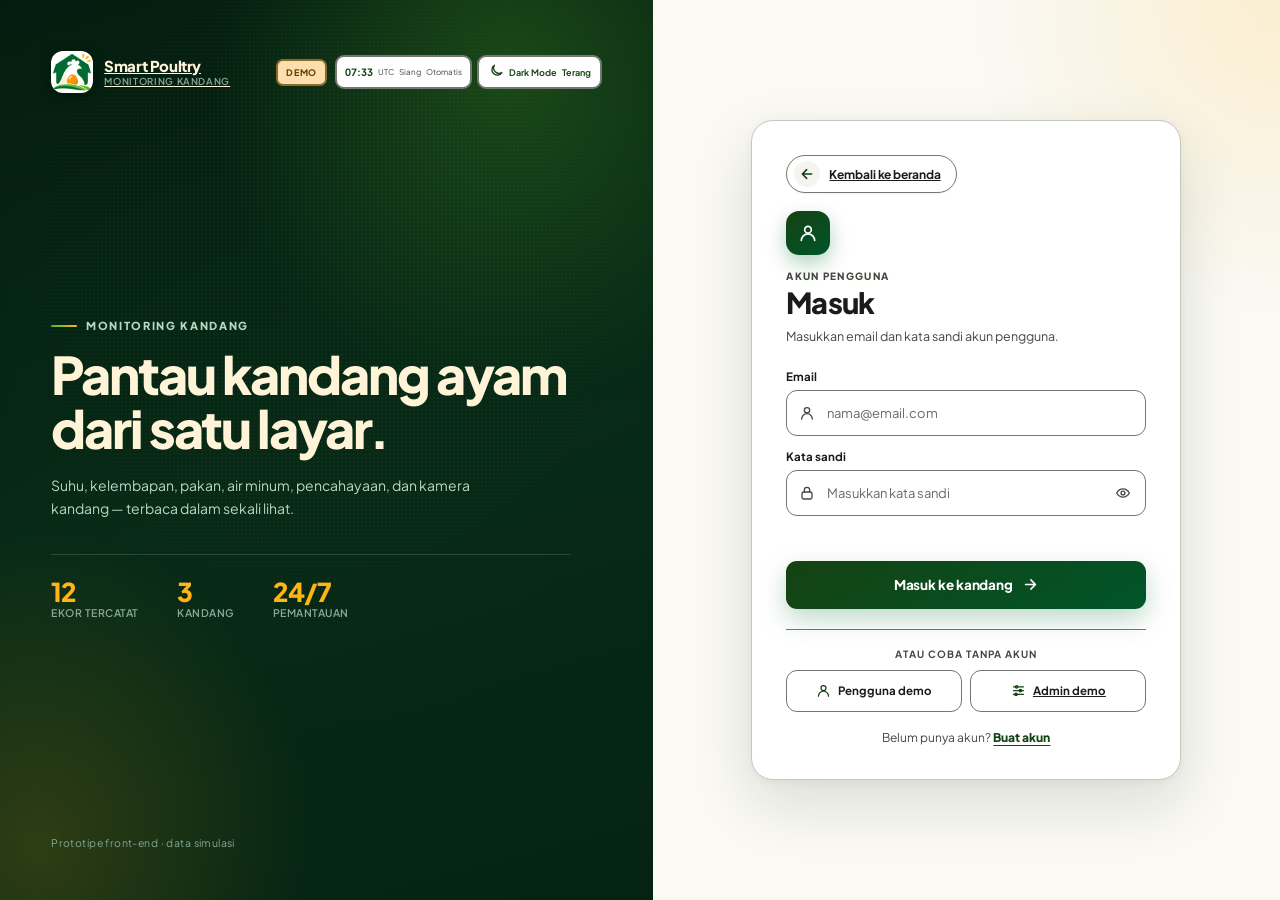
==== commit 834aa8a5: "redesign + nambahin landing page" ====
--- a/index.html
+++ b/index.html
@@ -9,12 +9,12 @@
     <link rel="preconnect" href="https://fonts.gstatic.com" crossorigin>
     <link href="https://fonts.googleapis.com/css2?family=Plus+Jakarta+Sans:wght@400;500;600;700;800&display=swap" rel="stylesheet">
     <title>Smart Poultry</title>
-    <link rel="stylesheet" href="./src/styles.css?v=user-app-57">
-    <link rel="stylesheet" href="./src/user-mobile.css?v=user-app-57">
+    <link rel="stylesheet" href="./src/styles.css?v=user-app-59">
+    <link rel="stylesheet" href="./src/user-mobile.css?v=user-app-59">
   </head>
   <body>
     <div id="app"></div>
     <div id="live-announcer" class="sr-only" aria-live="polite" aria-atomic="true"></div>
-    <script type="module" src="./src/main.mjs?v=user-app-57"></script>
+    <script type="module" src="./src/main.mjs?v=user-app-59"></script>
   </body>
 </html>
--- a/src/user-mobile.css
+++ b/src/user-mobile.css
@@ -72,7 +72,7 @@
 .environment-status > div > small { color: var(--user-muted); font-size: 10px; }
 .environment-status .state-pill { min-height: 24px; padding: 2px 7px; font-size: 9px; }
 .quick-access-section { display: grid; gap: 12px; }
-.quick-menu-grid { display: grid; grid-template-columns: repeat(3, minmax(0, 1fr)); gap: 11px; }
+.quick-menu-grid { display: grid; grid-template-columns: repeat(4, minmax(0, 1fr)); gap: 11px; }
 .quick-menu-tile { display: grid; grid-template-columns: 38px minmax(0, 1fr); align-items: center; gap: 10px; min-width: 0; min-height: 98px; padding: 13px; border: 2px solid var(--user-line); border-radius: 14px; color: var(--user-ink); background: var(--user-surface); text-decoration: none; }
 .quick-menu-tile:hover { border-color: var(--user-line); background: var(--surface-hover); }
 .quick-menu-icon { display: grid; place-items: center; width: 36px; height: 36px; border-radius: 11px; color: var(--user-pine); background: var(--neutral-soft); }
@@ -155,19 +155,12 @@
 .profile-summary > div { min-width: 0; flex: 1 1 auto; }
 .profile-summary p { overflow-wrap: anywhere; }
 .profile-summary p:last-child { margin: 4px 0 0; color: var(--user-muted); font-size: 11px; }
-.edition-switch { display: grid; grid-template-columns: repeat(2, minmax(0, 1fr)); gap: 10px; }
-.edition-option { min-height: 48px; padding: 0 14px; border: 2px solid var(--user-line); border-radius: 10px; color: var(--user-pine); background: var(--user-surface); font-size: 12px; font-weight: 680; cursor: pointer; }
-.edition-option:hover { background: var(--surface-hover); }
-.edition-option.is-selected { border-color: var(--primary-button); color: var(--on-primary); background: var(--primary-button); }
-.edition-option:focus-visible { outline: 3px solid var(--copper); outline-offset: 3px; }
-.pro-panel { width: 100%; min-height: calc(100dvh - 185px); overflow: hidden; border: 2px solid var(--user-line); border-radius: 12px; background: var(--user-surface); }
-.pro-embed-frame { display: block; width: 100%; height: calc(100dvh - 190px); min-height: 620px; border: 0; background: var(--user-surface); }
 .role-pill { margin-left: auto; padding: 5px 9px; border: 2px solid var(--neutral-pill-border); border-radius: 8px; color: var(--neutral-pill-fg); background: var(--neutral-pill-bg); font-size: 10px; font-weight: 650; }
 .profile-form { display: grid; grid-template-columns: repeat(2, minmax(0, 1fr)); gap: 15px; }
 .profile-form .form-field { display: grid; gap: 7px; }
-.profile-form label, .login-card label { color: var(--user-ink); font-size: 11px; font-weight: 650; }
-.profile-form input, .login-card input { width: 100%; min-width: 0; min-height: 45px; padding: 0 12px; border: 2px solid var(--user-line); border-radius: 9px; color: var(--user-ink); background: var(--field-bg); }
-.profile-form input::placeholder, .login-card input::placeholder { color: var(--user-muted); }
+.profile-form label { color: var(--user-ink); font-size: 11px; font-weight: 650; }
+.profile-form input { width: 100%; min-width: 0; min-height: 45px; padding: 0 12px; border: 2px solid var(--user-line); border-radius: 9px; color: var(--user-ink); background: var(--field-bg); }
+.profile-form input::placeholder { color: var(--user-muted); }
 .profile-form .form-actions { grid-column: 1 / -1; display: flex; flex-wrap: wrap; gap: 9px; }
 .form-message { min-height: 16px; margin: 0; color: var(--error-text); font-size: 11px; }
 .primary-button, .secondary-button { display: inline-flex; align-items: center; justify-content: center; min-height: 44px; padding: 0 15px; border: 1px solid var(--primary-button); border-radius: 9px; color: var(--on-primary); background: var(--primary-button); font-size: 11px; font-weight: 660; cursor: pointer; }
@@ -175,30 +168,517 @@
 .primary-button:disabled { opacity: .72; cursor: wait; }
 .secondary-button { color: var(--user-pine); border-color: var(--user-line); background: var(--surface-muted); }
 .secondary-button:hover { background: var(--surface-hover); }
-.demo-preview-button { width: 100%; margin-top: 10px; }
 button[hidden] { display: none !important; }
 
-.login-screen { display: grid; grid-template-columns: minmax(0, 1.05fr) minmax(380px, .95fr); min-height: 100vh; background: var(--user-paper); }
-.login-brand-panel { display: flex; flex-direction: column; justify-content: space-between; min-height: 100vh; padding: clamp(28px, 5vw, 66px); color: var(--sidebar-fg); background: var(--sidebar-bg); }
-.login-brand-top { display: flex; align-items: center; justify-content: space-between; gap: 14px; }
-.login-brand-tools { display: flex; align-items: center; gap: 8px; min-width: 0; }
-.login-brand-top .brand-name { color: inherit; text-decoration: none; }
-.login-brand-copy { max-width: 520px; margin: 60px auto; }
-.login-brand-copy .eyebrow { color: #e2c18c; }
-.login-brand-copy h1 { max-width: 490px; margin: 0; color: var(--sidebar-fg); font-size: clamp(30px, 4vw, 50px); font-weight: 730; letter-spacing: -1.5px; line-height: 1.06; }
-.login-brand-copy p:last-child { max-width: 390px; margin: 15px 0 0; color: #dbe3d7; font-size: 13px; line-height: 1.6; }
-.login-flock { display: flex; align-items: baseline; gap: 10px; color: #dbe3d7; }
-.login-flock strong { color: #f5e5c9; font-size: 28px; }
-.login-flock span { font-size: 11px; }
-.login-form-panel { display: grid; place-items: center; padding: 32px; }
-.login-card { width: min(100%, 420px); padding: clamp(22px, 4vw, 36px); border: 2px solid var(--user-line); border-radius: 17px; background: var(--user-surface); }
-.login-mark { display: inline-flex; align-items: center; justify-content: center; width: 42px; height: 42px; margin-bottom: 19px; border: 2px solid var(--user-line); border-radius: 12px; color: var(--user-pine); background: var(--neutral-soft); }
-.login-mark .icon { width: 19px; height: 19px; }
-.login-card h2 { margin: 0; color: var(--user-pine); font-size: 24px; font-weight: 720; letter-spacing: -.5px; }
-.login-intro { margin: 7px 0 21px; color: var(--user-muted); font-size: 12px; line-height: 1.5; }
-.login-card form { display: grid; gap: 14px; }
-.login-card .form-field { display: grid; gap: 7px; }
-.login-footnote { margin: 18px 0 0; color: var(--user-muted); font-size: 10px; }
+/* ==========================================================================
+   Panggung auth (login & daftar) — panel gelap + kartu terang
+   ========================================================================== */
+
+.auth-screen {
+  display: grid;
+  grid-template-columns: minmax(0, 1.02fr) minmax(400px, .98fr);
+  min-height: 100vh;
+  background: var(--user-paper);
+}
+
+/* ---------- panel brand kiri ---------- */
+
+.auth-brand {
+  position: relative;
+  display: flex;
+  flex-direction: column;
+  justify-content: space-between;
+  gap: 40px;
+  min-height: 100vh;
+  padding: clamp(26px, 4vw, 54px);
+  overflow: hidden;
+  color: var(--cream, #FFF4D8);
+  background:
+    radial-gradient(ellipse 70% 55% at 78% 8%, rgba(85, 184, 42, .26), transparent 66%),
+    radial-gradient(ellipse 60% 50% at 6% 94%, rgba(255, 181, 21, .16), transparent 70%),
+    linear-gradient(165deg, #041C0F 0%, #072A16 54%, #052312 100%);
+}
+
+/* tekstur butir halus */
+.auth-brand::after {
+  content: "";
+  position: absolute;
+  inset: 0;
+  pointer-events: none;
+  opacity: .45;
+  background-image: radial-gradient(rgba(255, 255, 255, .10) 1px, transparent 1px);
+  background-size: 4px 4px;
+  mask-image: radial-gradient(ellipse 88% 68% at 50% 32%, #000, transparent 78%);
+  -webkit-mask-image: radial-gradient(ellipse 88% 68% at 50% 32%, #000, transparent 78%);
+}
+
+.auth-brand > * { position: relative; z-index: 1; }
+
+.auth-brand-top {
+  display: flex;
+  align-items: center;
+  justify-content: space-between;
+  gap: 14px;
+  flex-wrap: wrap;
+}
+
+.auth-brand-link {
+  display: inline-flex;
+  align-items: center;
+  gap: 11px;
+  min-width: 0;
+}
+
+.auth-brand-mark {
+  display: grid;
+  place-items: center;
+  width: 42px;
+  height: 42px;
+  flex: 0 0 auto;
+  overflow: hidden;
+  border-radius: 12px;
+  background: var(--white, #fff);
+  box-shadow: 0 4px 16px rgba(0, 0, 0, .30);
+}
+.auth-brand-mark img { width: 100%; height: 100%; object-fit: contain; }
+
+.auth-brand-word { display: grid; line-height: 1.22; min-width: 0; }
+.auth-brand-word b {
+  color: var(--cream, #FFF4D8);
+  font-size: 15px;
+  font-weight: 800;
+  letter-spacing: -.4px;
+}
+.auth-brand-word small {
+  color: #86A895;
+  font-size: 9.5px;
+  font-weight: 600;
+  letter-spacing: .07em;
+  text-transform: uppercase;
+}
+
+.auth-brand-tools { display: flex; align-items: center; gap: 8px; min-width: 0; flex-wrap: wrap; }
+
+.auth-brand-copy { max-width: 520px; }
+
+.auth-eyebrow {
+  display: inline-flex;
+  align-items: center;
+  gap: 9px;
+  margin: 0 0 16px;
+  color: #B9D8C3;
+  font-size: 11px;
+  font-weight: 800;
+  letter-spacing: .15em;
+  text-transform: uppercase;
+}
+.auth-eyebrow::before {
+  content: "";
+  width: 26px;
+  height: 2.5px;
+  border-radius: 999px;
+  background: linear-gradient(90deg, var(--fresh, #55B82A), var(--gold, #FFB515));
+}
+
+.auth-brand-copy h1 {
+  margin: 0;
+  color: var(--cream, #FFF4D8);
+  font-size: clamp(30px, 4.2vw, 52px);
+  font-weight: 800;
+  letter-spacing: -2px;
+  line-height: 1.03;
+}
+
+.auth-lede {
+  max-width: 42ch;
+  margin: 18px 0 0;
+  color: #B9D8C3;
+  font-size: 14px;
+  line-height: 1.65;
+}
+
+.auth-facts {
+  display: flex;
+  flex-wrap: wrap;
+  gap: clamp(20px, 3vw, 38px);
+  margin: 34px 0 0;
+  padding: 24px 0 0;
+  border-top: 1px solid rgba(242, 251, 244, .14);
+  list-style: none;
+}
+.auth-facts li { display: grid; gap: 1px; }
+.auth-facts b {
+  color: var(--gold, #FFB515);
+  font-size: clamp(20px, 2.2vw, 26px);
+  font-weight: 800;
+  letter-spacing: -1px;
+  line-height: 1;
+}
+.auth-facts span {
+  color: #86A895;
+  font-size: 10.5px;
+  font-weight: 600;
+  letter-spacing: .05em;
+  text-transform: uppercase;
+}
+
+.auth-brand-foot {
+  margin: 0;
+  color: #86A895;
+  font-size: 10.5px;
+  letter-spacing: .04em;
+}
+
+/* ---------- panel form kanan ---------- */
+
+.auth-panel {
+  display: grid;
+  place-items: center;
+  padding: clamp(20px, 4vw, 48px);
+  background:
+    radial-gradient(ellipse 70% 50% at 100% 0%, rgba(255, 181, 21, .16), transparent 70%),
+    var(--user-paper);
+}
+
+.auth-card {
+  width: min(100%, 430px);
+  padding: clamp(22px, 3.4vw, 34px);
+  border: 1px solid var(--line-soft, #E4D9B8);
+  border-radius: 22px;
+  background: var(--user-surface);
+  box-shadow: 0 24px 60px rgba(15, 42, 27, .13), 0 2px 8px rgba(15, 42, 27, .05);
+}
+
+.auth-card-head { display: grid; justify-items: start; gap: 0; margin-bottom: 22px; }
+
+.auth-mark {
+  display: grid;
+  place-items: center;
+  width: 44px;
+  height: 44px;
+  margin-bottom: 15px;
+  border-radius: 13px;
+  color: var(--white, #fff);
+  background: linear-gradient(150deg, var(--pine, #006B35), #00552A);
+  box-shadow: 0 8px 20px rgba(0, 107, 53, .30);
+}
+.auth-mark .icon { width: 20px; height: 20px; }
+
+.auth-kicker {
+  margin: 0 0 5px;
+  color: var(--user-muted);
+  font-size: 10px;
+  font-weight: 800;
+  letter-spacing: .13em;
+  text-transform: uppercase;
+}
+
+.auth-card h2 {
+  margin: 0;
+  color: var(--user-ink);
+  font-size: clamp(24px, 2.6vw, 29px);
+  font-weight: 800;
+  letter-spacing: -.9px;
+  line-height: 1.1;
+}
+
+.auth-intro {
+  margin: 8px 0 0;
+  color: var(--user-muted);
+  font-size: 12.5px;
+  line-height: 1.55;
+}
+
+.auth-card form { display: grid; gap: 13px; }
+
+.auth-field { display: grid; gap: 6px; min-width: 0; }
+
+.auth-field label {
+  display: flex;
+  align-items: baseline;
+  gap: 6px;
+  color: var(--user-ink);
+  font-size: 11.5px;
+  font-weight: 700;
+}
+.auth-field label em {
+  color: var(--user-muted);
+  font-size: 10px;
+  font-style: normal;
+  font-weight: 600;
+}
+
+.auth-input-wrap {
+  position: relative;
+  display: flex;
+  align-items: center;
+  min-width: 0;
+}
+
+.auth-input-icon {
+  position: absolute;
+  left: 13px;
+  display: grid;
+  place-items: center;
+  color: var(--user-muted);
+  pointer-events: none;
+  transition: color 160ms ease;
+}
+.auth-input-icon .icon { width: 16px; height: 16px; }
+
+.auth-input-wrap input {
+  width: 100%;
+  min-width: 0;
+  min-height: 46px;
+  padding: 0 13px 0 40px;
+  border: 1.5px solid var(--user-line);
+  border-radius: 11px;
+  color: var(--user-ink);
+  background: var(--field-bg);
+  font-size: 13px;
+  transition: border-color 160ms ease, box-shadow 160ms ease, background-color 160ms ease;
+}
+.auth-input-wrap input::placeholder { color: var(--user-muted); opacity: .8; }
+.auth-input-wrap input:hover { border-color: var(--line-soft); }
+.auth-input-wrap input:focus {
+  outline: none;
+  border-color: var(--pine, #006B35);
+  box-shadow: 0 0 0 3.5px rgba(0, 107, 53, .14);
+}
+.auth-input-wrap:focus-within .auth-input-icon { color: var(--pine, #006B35); }
+
+/* input dengan tombol reveal */
+.auth-input-wrap input[type="password"],
+.auth-input-wrap:has(.auth-reveal) input { padding-right: 44px; }
+
+.auth-reveal {
+  position: absolute;
+  right: 6px;
+  display: grid;
+  place-items: center;
+  width: 34px;
+  height: 34px;
+  border: 0;
+  border-radius: 8px;
+  color: var(--user-muted);
+  background: transparent;
+  cursor: pointer;
+  transition: color 160ms ease, background-color 160ms ease;
+}
+.auth-reveal .icon { width: 16px; height: 16px; }
+.auth-reveal:hover { color: var(--user-ink); background: var(--surface-hover); }
+.auth-reveal.is-on { color: var(--pine, #006B35); background: var(--active-pill-bg); }
+
+.auth-submit {
+  display: inline-flex;
+  align-items: center;
+  justify-content: center;
+  gap: 9px;
+  width: 100%;
+  min-height: 48px;
+  margin-top: 3px;
+  border: 0;
+  border-radius: 11px;
+  color: var(--on-primary, #fff);
+  background: linear-gradient(150deg, var(--pine, #006B35), #00552A);
+  font-size: 13.5px;
+  font-weight: 750;
+  letter-spacing: -.1px;
+  cursor: pointer;
+  box-shadow: 0 10px 26px rgba(0, 107, 53, .26);
+  transition: transform 160ms ease, box-shadow 160ms ease, filter 160ms ease;
+}
+.auth-submit svg { width: 17px; height: 17px; flex: 0 0 auto; transition: transform 160ms ease; }
+.auth-submit:hover {
+  transform: translateY(-1.5px);
+  filter: brightness(1.06);
+  box-shadow: 0 14px 32px rgba(0, 107, 53, .34);
+}
+.auth-submit:hover svg { transform: translateX(3px); }
+.auth-submit:active { transform: translateY(0); }
+.auth-submit:disabled { opacity: .7; cursor: wait; transform: none; }
+
+.auth-reset {
+  min-height: 42px;
+  border: 1.5px solid var(--user-line);
+  border-radius: 11px;
+  color: var(--pine, #006B35);
+  background: var(--surface-muted);
+  font-size: 12px;
+  font-weight: 700;
+  cursor: pointer;
+}
+.auth-reset:hover { background: var(--surface-hover); }
+
+/* ---------- alternatif masuk ---------- */
+
+.auth-alt {
+  display: grid;
+  gap: 10px;
+  margin-top: 20px;
+  padding-top: 18px;
+  border-top: 1px solid var(--user-line);
+}
+
+.auth-alt-label {
+  color: var(--user-muted);
+  font-size: 10px;
+  font-weight: 700;
+  letter-spacing: .1em;
+  text-align: center;
+  text-transform: uppercase;
+}
+
+.auth-alt-actions { display: grid; grid-template-columns: 1fr 1fr; gap: 8px; }
+
+.auth-alt-btn {
+  display: inline-flex;
+  align-items: center;
+  justify-content: center;
+  gap: 7px;
+  min-height: 42px;
+  padding: 0 12px;
+  border: 1.5px solid var(--user-line);
+  border-radius: 11px;
+  color: var(--user-ink);
+  background: var(--user-surface);
+  font-size: 11.5px;
+  font-weight: 700;
+  cursor: pointer;
+  transition: border-color 160ms ease, background-color 160ms ease, transform 160ms ease;
+}
+.auth-alt-btn .icon { width: 15px; height: 15px; color: var(--pine, #006B35); }
+.auth-alt-btn:hover {
+  border-color: var(--pine, #006B35);
+  background: var(--active-pill-bg);
+  transform: translateY(-1px);
+}
+
+/* ---------- catatan bawah ---------- */
+
+.auth-hint {
+  margin: 14px 0 0;
+  color: var(--user-muted);
+  font-size: 10.5px;
+  line-height: 1.55;
+}
+
+.auth-switch {
+  margin: 18px 0 0;
+  color: var(--user-muted);
+  font-size: 12px;
+  text-align: center;
+}
+.auth-switch a {
+  color: var(--pine, #006B35);
+  font-weight: 800;
+  text-decoration: underline;
+  text-underline-offset: 3px;
+}
+.auth-switch a:hover { color: var(--pine-soft); }
+
+/* Tombol kembali: pil outline di atas kartu, dengan ikon panah berlingkar */
+.auth-back {
+  margin: 0 0 18px;
+}
+
+.auth-back a {
+  display: inline-flex;
+  align-items: center;
+  gap: 9px;
+  min-height: 38px;
+  padding: 0 15px 0 7px;
+  border: 1.5px solid var(--user-line);
+  border-radius: 999px;
+  color: var(--user-ink);
+  background: var(--user-surface);
+  font-size: 12px;
+  font-weight: 700;
+  letter-spacing: -.1px;
+  box-shadow: 0 1px 2px rgba(21, 66, 18, .06);
+  transition: border-color 160ms var(--scroll-reveal-easing),
+              background-color 160ms var(--scroll-reveal-easing),
+              color 160ms var(--scroll-reveal-easing),
+              box-shadow 160ms var(--scroll-reveal-easing),
+              transform 160ms var(--scroll-reveal-easing);
+}
+
+.auth-back a svg {
+  width: 26px;
+  height: 26px;
+  flex: 0 0 auto;
+  padding: 5px;
+  border-radius: 50%;
+  color: var(--user-pine);
+  background: var(--surface-muted, rgba(21, 66, 18, .08));
+  transition: background-color 160ms var(--scroll-reveal-easing),
+              color 160ms var(--scroll-reveal-easing);
+}
+
+.auth-back a:hover {
+  border-color: var(--user-pine);
+  color: var(--user-pine);
+  box-shadow: 0 4px 12px rgba(21, 66, 18, .14);
+  transform: translateY(-1px);
+}
+
+.auth-back a:hover svg {
+  color: var(--user-surface);
+  background: var(--user-pine);
+}
+
+.auth-back a:active { transform: translateY(0); }
+
+.auth-back a:focus-visible {
+  outline: 3px solid var(--user-pine);
+  outline-offset: 2px;
+}
+
+@media (prefers-reduced-motion: reduce) {
+  .auth-back a,
+  .auth-back a svg { transition: none; }
+  .auth-back a:hover { transform: none; }
+}
+
+/* notifikasi mode demo tanpa crypto */
+.auth-card .login-footnote {
+  margin: 12px 0 0;
+  padding: 9px 11px;
+  border: 1px dashed var(--user-line);
+  border-radius: 9px;
+  color: var(--user-muted);
+  background: var(--surface-muted);
+  font-size: 10px;
+  line-height: 1.55;
+}
+
+/* ---------- responsif ---------- */
+
+@media (max-width: 900px) {
+  .auth-screen { grid-template-columns: minmax(0, 1fr); }
+  .auth-brand {
+    min-height: 0;
+    gap: 26px;
+    padding: 22px 20px 26px;
+  }
+  .auth-brand-copy h1 { font-size: clamp(26px, 6vw, 34px); letter-spacing: -1.2px; }
+  .auth-lede { margin-top: 12px; font-size: 13px; }
+  .auth-facts { margin-top: 22px; padding-top: 18px; gap: 20px; }
+  .auth-brand-foot { display: none; }
+  .auth-panel { padding: 20px 16px 34px; }
+  .auth-card { border-radius: 18px; }
+}
+
+@media (max-width: 420px) {
+  .auth-alt-actions { grid-template-columns: minmax(0, 1fr); }
+  .auth-brand-tools .time-theme-controls { width: 100%; justify-content: flex-end; }
+  .auth-facts b { font-size: 19px; }
+}
+
+@media (prefers-reduced-motion: reduce) {
+  .auth-submit, .auth-alt-btn, .auth-submit svg { transition: none; }
+  .auth-submit:hover, .auth-alt-btn:hover { transform: none; }
+}
 
 @media (min-width: 821px) {
   .coop-hero-photo { object-position: center 58%; }
@@ -238,16 +718,11 @@
   .demo-badge { min-height: 22px; padding: 0 6px; font-size: 8px; }
   .notification-shortcut, .profile-shortcut { min-width: 34px; min-height: 34px; padding: 0 6px; }
   .notification-shortcut .icon, .profile-shortcut .icon { width: 16px; height: 16px; }
-  .bottom-nav { position: fixed; z-index: 40; right: 0; bottom: 0; left: 0; display: grid; grid-template-columns: repeat(var(--bottom-nav-count, 5), minmax(0, 1fr)); gap: 2px; padding: 5px 8px calc(5px + env(safe-area-inset-bottom)); border-top: 2px solid var(--line); background: var(--bottom-nav-bg); }
+  .bottom-nav { position: fixed; z-index: 40; right: 0; bottom: 0; left: 0; display: grid; grid-template-columns: repeat(6, minmax(0, 1fr)); gap: 2px; padding: 5px 8px calc(5px + env(safe-area-inset-bottom)); border-top: 2px solid var(--line); background: var(--bottom-nav-bg); }
   .bottom-nav .nav-link { display: flex; flex-direction: column; align-items: center; justify-content: center; width: 100%; min-width: 0; min-height: 52px; margin: 0; gap: 3px; padding: 4px 1px; border: 2px solid transparent; border-radius: 9px; color: var(--bottom-nav-fg); background: transparent; font-size: 9px; font-weight: 620; line-height: 1.1; text-decoration: none; white-space: nowrap; }
   .bottom-nav .nav-link .icon { width: 17px; height: 17px; color: currentColor; }
   .bottom-nav .nav-link.is-active { color: var(--nav-active-fg); border-color: var(--neutral-pill-border); background: var(--nav-active-bg); box-shadow: none; }
   .page-content { padding: 13px 16px calc(78px + env(safe-area-inset-bottom)); }
-  .login-screen { grid-template-columns: 1fr; }
-  .login-brand-panel { min-height: auto; padding: 22px 20px; }
-  .login-brand-copy { margin: 35px 0 25px; }
-  .login-brand-copy h1 { max-width: 540px; font-size: 29px; }
-  .login-form-panel { padding: 20px; }
   .coop-hero { position: relative; grid-template-columns: minmax(0, 1fr); grid-template-rows: 130px auto; min-height: 0; }
   .coop-hero-art { grid-column: 1; grid-row: 1; min-height: 130px; }
   .coop-hero-copy { grid-column: 1; grid-row: 2; padding: 12px 14px 13px; }
@@ -320,8 +795,6 @@
   .role-pill { margin-left: 0; }
   .profile-form { grid-template-columns: 1fr; }
   .profile-form .form-actions { grid-column: auto; }
-  .login-brand-copy h1 { font-size: 26px; }
-  .login-form-panel { padding: 16px 14px 24px; }
 }
 @media (max-width: 360px) {
   .notification-shortcut-label { display: none; }
@@ -329,7 +802,7 @@
   .page-context h1 { font-size: 15px; }
 }
 @media (prefers-reduced-motion: reduce) {
-  .bottom-nav, .login-card, .primary-button, .secondary-button, .action-button { transition: none; }
+  .bottom-nav, .primary-button, .secondary-button, .action-button { transition: none; }
 }
 
 :root[data-color-mode="dark"] .coop-hero { border-color: var(--user-line); background: var(--user-surface); }
@@ -342,7 +815,6 @@
 :root[data-color-mode="dark"] .controls-scene-strip { border-color: var(--user-line); background: var(--surface-muted); }
 :root[data-color-mode="dark"] .camera-viewfinder-photo { border-color: var(--user-line); background: var(--sidebar-bg); }
 :root[data-color-mode="dark"] .camera-photo-label { border: 2px solid var(--user-line); background: rgba(7, 16, 11, .92); }
-:root[data-color-mode="dark"] .login-mark { border-color: var(--user-line); background: var(--surface-muted); }
 :root[data-color-mode="dark"] .bottom-nav .nav-link.is-active { border-color: var(--neutral-pill-border); background: var(--nav-active-bg); }
 
 :root[data-time-period="sore"][data-color-mode="light"] .coop-hero { border-color: var(--user-line); background: var(--user-surface); }
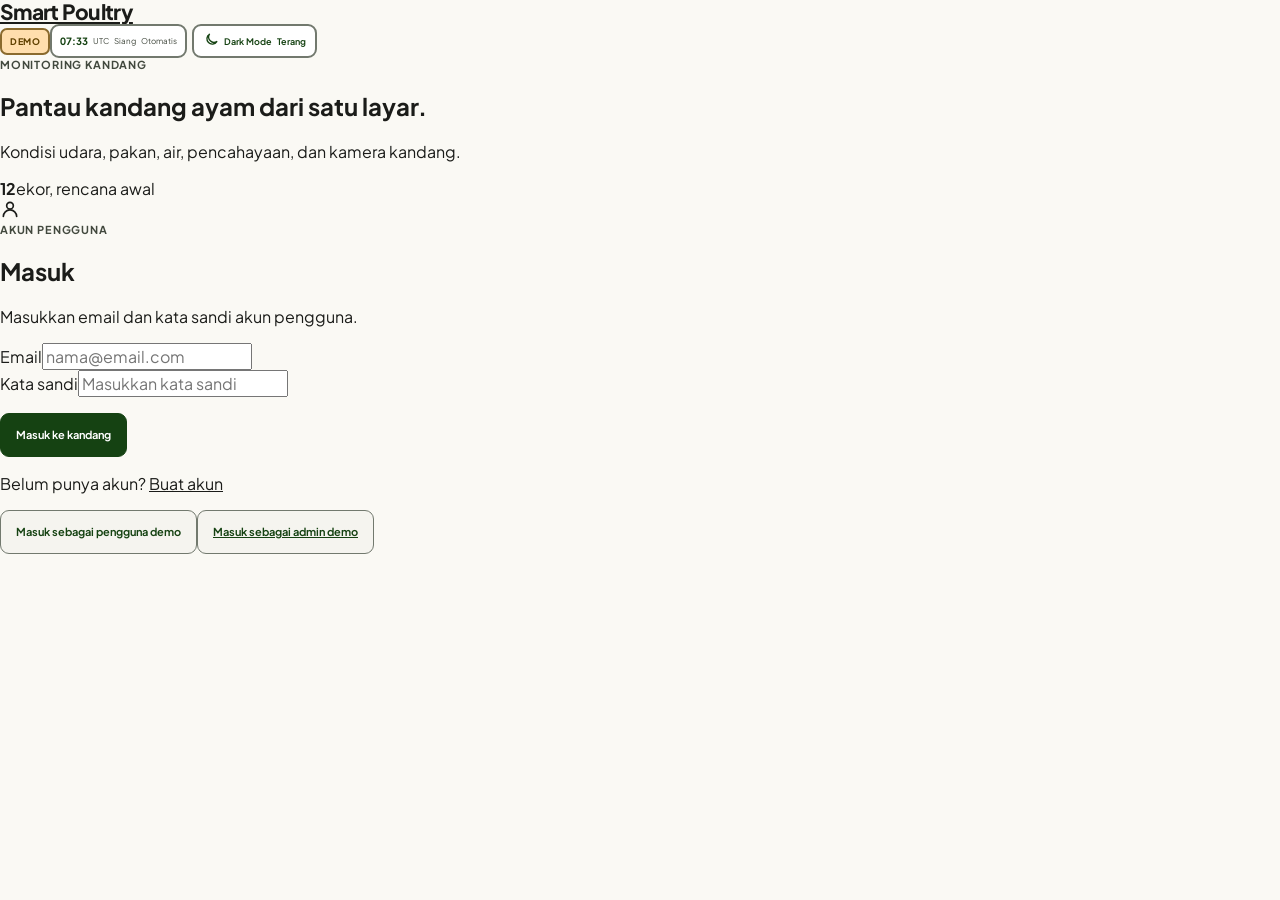
==== commit 62cae276: "fix: make Pro profile shortcut open settings" ====
--- a/index.html
+++ b/index.html
@@ -9,12 +9,12 @@
     <link rel="preconnect" href="https://fonts.gstatic.com" crossorigin>
     <link href="https://fonts.googleapis.com/css2?family=Plus+Jakarta+Sans:wght@400;500;600;700;800&display=swap" rel="stylesheet">
     <title>Smart Poultry</title>
-    <link rel="stylesheet" href="./src/styles.css?v=user-app-59">
-    <link rel="stylesheet" href="./src/user-mobile.css?v=user-app-59">
+    <link rel="stylesheet" href="./src/styles.css?v=user-app-60">
+    <link rel="stylesheet" href="./src/user-mobile.css?v=user-app-60">
   </head>
   <body>
     <div id="app"></div>
     <div id="live-announcer" class="sr-only" aria-live="polite" aria-atomic="true"></div>
-    <script type="module" src="./src/main.mjs?v=user-app-59"></script>
+    <script type="module" src="./src/main.mjs?v=user-app-63"></script>
   </body>
 </html>
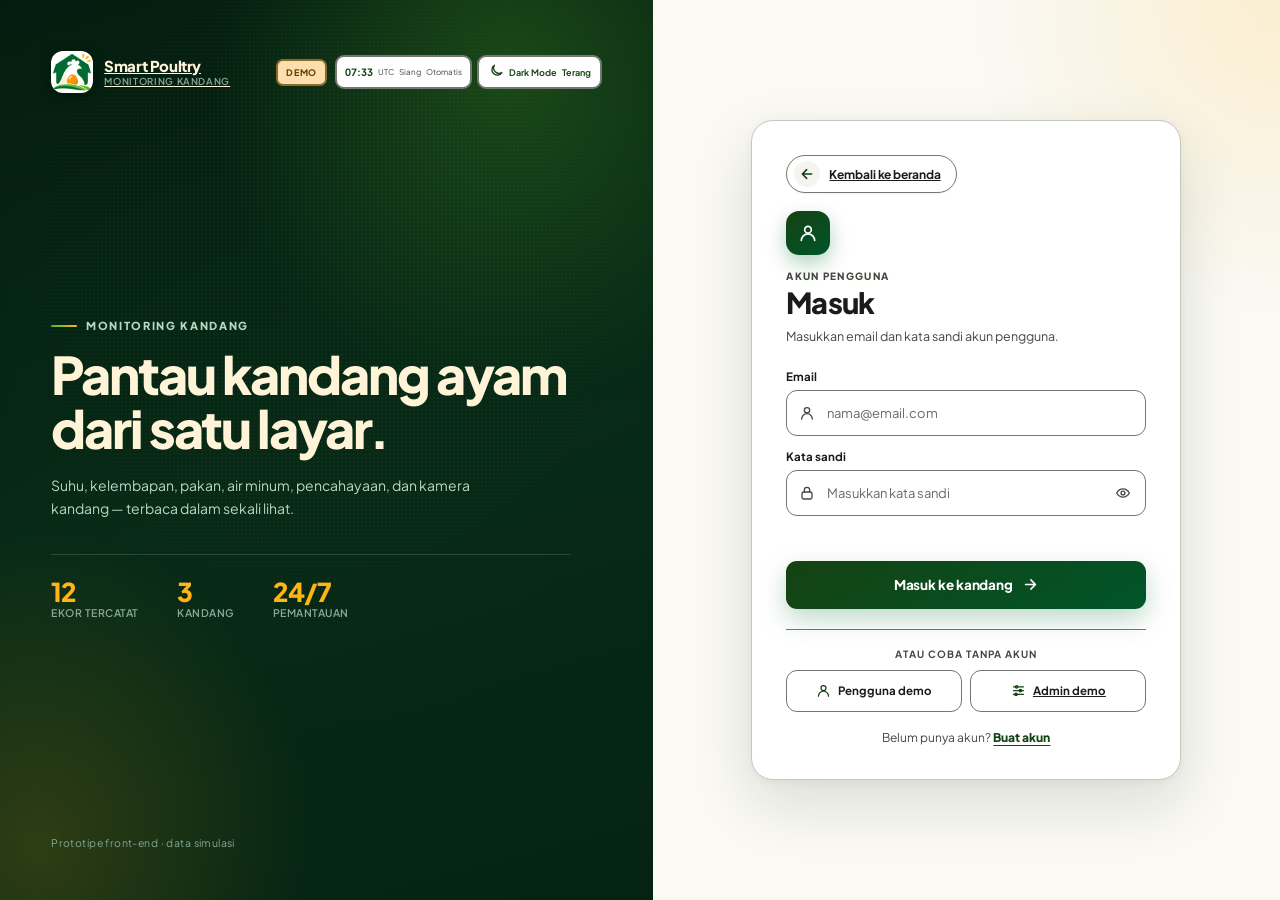
==== commit 3763d121: "Merge remote-tracking branch 'origin/main' into feat/user-lite-pro-modes # Conflicts: #	index.html #" ====
--- a/index.html
+++ b/index.html
@@ -9,12 +9,12 @@
     <link rel="preconnect" href="https://fonts.gstatic.com" crossorigin>
     <link href="https://fonts.googleapis.com/css2?family=Plus+Jakarta+Sans:wght@400;500;600;700;800&display=swap" rel="stylesheet">
     <title>Smart Poultry</title>
-    <link rel="stylesheet" href="./src/styles.css?v=user-app-60">
-    <link rel="stylesheet" href="./src/user-mobile.css?v=user-app-60">
+    <link rel="stylesheet" href="./src/styles.css?v=user-app-64">
+    <link rel="stylesheet" href="./src/user-mobile.css?v=user-app-64">
   </head>
   <body>
     <div id="app"></div>
     <div id="live-announcer" class="sr-only" aria-live="polite" aria-atomic="true"></div>
-    <script type="module" src="./src/main.mjs?v=user-app-63"></script>
+    <script type="module" src="./src/main.mjs?v=user-app-64"></script>
   </body>
 </html>
--- a/src/user-mobile.css
+++ b/src/user-mobile.css
@@ -30,9 +30,9 @@
 .theme-mode-toggle .icon { width: 16px; height: 16px; }
 .theme-mode-toggle:hover, .time-theme-readout.is-manual:hover { background: var(--surface-hover); }
 .theme-mode-toggle.is-active { border-color: var(--primary-button); color: var(--on-primary); background: var(--primary-button); }
-.notification-shortcut, .profile-shortcut { position: relative; display: inline-flex; align-items: center; justify-content: center; min-width: 42px; min-height: 42px; gap: 7px; padding: 0 10px; border: 2px solid var(--user-line); border-radius: 10px; color: var(--user-pine); background: var(--user-surface); text-decoration: none; font-size: 11px; font-weight: 620; }
-.notification-shortcut:hover, .profile-shortcut:hover { background: var(--surface-hover); border-color: var(--line); }
-.notification-shortcut .icon, .profile-shortcut .icon { width: 18px; height: 18px; }
+.notification-shortcut, .settings-shortcut { position: relative; display: inline-flex; align-items: center; justify-content: center; min-width: 42px; min-height: 42px; gap: 7px; padding: 0 10px; border: 2px solid var(--user-line); border-radius: 10px; color: var(--user-pine); background: var(--user-surface); text-decoration: none; font-size: 11px; font-weight: 620; }
+.notification-shortcut:hover, .settings-shortcut:hover { background: var(--surface-hover); border-color: var(--line); }
+.notification-shortcut .icon, .settings-shortcut .icon { width: 18px; height: 18px; }
 .notification-count { position: absolute; top: -5px; right: -5px; display: grid; place-items: center; min-width: 18px; height: 18px; padding: 0 4px; border: 2px solid var(--user-paper); border-radius: 20px; color: var(--notification-badge-fg); background: var(--notification-badge-bg); font-size: 9px; font-weight: 750; }
 
 .coop-hero { display: grid; grid-template-columns: minmax(0, 1.35fr) minmax(235px, .65fr); grid-template-rows: 1fr auto; min-height: 270px; overflow: hidden; border: 2px solid var(--user-line); border-radius: 19px; background: var(--surface-muted); }
@@ -72,7 +72,7 @@
 .environment-status > div > small { color: var(--user-muted); font-size: 10px; }
 .environment-status .state-pill { min-height: 24px; padding: 2px 7px; font-size: 9px; }
 .quick-access-section { display: grid; gap: 12px; }
-.quick-menu-grid { display: grid; grid-template-columns: repeat(4, minmax(0, 1fr)); gap: 11px; }
+.quick-menu-grid { display: grid; grid-template-columns: repeat(3, minmax(0, 1fr)); gap: 11px; }
 .quick-menu-tile { display: grid; grid-template-columns: 38px minmax(0, 1fr); align-items: center; gap: 10px; min-width: 0; min-height: 98px; padding: 13px; border: 2px solid var(--user-line); border-radius: 14px; color: var(--user-ink); background: var(--user-surface); text-decoration: none; }
 .quick-menu-tile:hover { border-color: var(--user-line); background: var(--surface-hover); }
 .quick-menu-icon { display: grid; place-items: center; width: 36px; height: 36px; border-radius: 11px; color: var(--user-pine); background: var(--neutral-soft); }
@@ -155,6 +155,39 @@
 .profile-summary > div { min-width: 0; flex: 1 1 auto; }
 .profile-summary p { overflow-wrap: anywhere; }
 .profile-summary p:last-child { margin: 4px 0 0; color: var(--user-muted); font-size: 11px; }
+.edition-switch { display: grid; grid-template-columns: repeat(2, minmax(0, 1fr)); gap: 10px; }
+.edition-option { min-height: 48px; padding: 0 14px; border: 2px solid var(--user-line); border-radius: 10px; color: var(--user-pine); background: var(--user-surface); font-size: 12px; font-weight: 680; cursor: pointer; }
+.edition-option:hover { background: var(--surface-hover); }
+.edition-option.is-selected { border-color: var(--primary-button); color: var(--on-primary); background: var(--primary-button); }
+.edition-option:focus-visible { outline: 3px solid var(--copper); outline-offset: 3px; }
+.user-pro-summary { display: flex; align-items: flex-end; justify-content: space-between; gap: 24px; min-height: 190px; padding: 28px 30px; border: 2px solid var(--user-line); border-left: 5px solid var(--pine); border-radius: 17px; background: var(--user-surface); }
+.user-pro-summary-copy { max-width: 720px; }
+.user-pro-summary h2 { margin: 0; color: var(--user-ink); font-size: clamp(25px, 3vw, 38px); font-weight: 760; letter-spacing: -1px; line-height: 1.12; }
+.user-pro-summary-copy > p:last-child { margin: 10px 0 0; color: var(--user-muted); font-size: 13px; line-height: 1.5; }
+.user-pro-connection { flex: 0 0 auto; }
+.user-pro-metric-grid { display: grid; grid-template-columns: repeat(4, minmax(0, 1fr)); gap: 13px; }
+.user-pro-metric-card { display: grid; grid-template-columns: 40px minmax(0, 1fr); align-items: start; gap: 12px; min-width: 0; min-height: 112px; padding: 17px; border: 2px solid var(--user-line); border-radius: 13px; background: var(--user-surface); }
+.user-pro-metric-icon { display: grid; place-items: center; width: 38px; height: 38px; border-radius: 10px; color: var(--user-pine); background: var(--neutral-soft); }
+.user-pro-metric-icon .icon { width: 19px; height: 19px; }
+.user-pro-metric-copy { display: grid; gap: 9px; min-width: 0; }
+.user-pro-metric-copy small { color: var(--user-muted); font-size: 11px; font-weight: 620; }
+.user-pro-metric-copy strong { color: var(--user-ink); font-size: 23px; font-weight: 740; line-height: 1; overflow-wrap: anywhere; }
+.user-pro-metric-copy strong span { margin-left: 4px; color: var(--user-muted); font-size: 10px; font-weight: 560; }
+.user-pro-lower-grid { display: grid; grid-template-columns: minmax(0, 1.1fr) minmax(0, .9fr); gap: 16px; align-items: stretch; }
+.user-pro-status-list { display: grid; }
+.user-pro-status-row { display: grid; grid-template-columns: 36px minmax(0, 1fr) auto; align-items: center; gap: 10px; min-height: 59px; border-bottom: 1px solid var(--neutral-soft); }
+.user-pro-status-row:last-child { border-bottom: 0; }
+.user-pro-status-row > div { min-width: 0; }
+.user-pro-status-row strong { display: block; color: var(--user-ink); font-size: 12px; font-weight: 670; }
+.user-pro-status-row small { display: block; margin-top: 4px; color: var(--user-muted); font-size: 10px; }
+.user-pro-notification-list { display: grid; }
+.user-pro-notification { display: grid; grid-template-columns: 36px minmax(0, 1fr); gap: 10px; padding: 12px 0; border-bottom: 1px solid var(--neutral-soft); }
+.user-pro-notification:last-child { border-bottom: 0; }
+.user-pro-notification strong { color: var(--user-ink); font-size: 11px; font-weight: 670; }
+.user-pro-notification p { margin: 4px 0; color: var(--user-muted); font-size: 10px; line-height: 1.4; }
+.user-pro-notification time { color: var(--user-muted); font-size: 9px; }
+.user-pro-empty { margin: 0; color: var(--user-muted); font-size: 11px; }
+.user-pro-shortcuts { display: grid; grid-template-columns: repeat(3, minmax(0, 1fr)); gap: 11px; }
 .role-pill { margin-left: auto; padding: 5px 9px; border: 2px solid var(--neutral-pill-border); border-radius: 8px; color: var(--neutral-pill-fg); background: var(--neutral-pill-bg); font-size: 10px; font-weight: 650; }
 .profile-form { display: grid; grid-template-columns: repeat(2, minmax(0, 1fr)); gap: 15px; }
 .profile-form .form-field { display: grid; gap: 7px; }
@@ -690,12 +723,14 @@
 }
 
 @media (min-width: 821px) and (max-width: 1000px) {
-  .topbar-meta .notification-shortcut, .topbar-meta .profile-shortcut { display: none; }
+  .topbar-meta .notification-shortcut, .topbar-meta .settings-shortcut { display: none; }
 }
 
 @media (max-width: 1120px) {
   .monitor-grid { grid-template-columns: repeat(2, minmax(0, 1fr)); }
   .quick-menu-grid { grid-template-columns: repeat(2, minmax(0, 1fr)); }
+  .user-pro-metric-grid { grid-template-columns: repeat(2, minmax(0, 1fr)); }
+  .user-pro-lower-grid { grid-template-columns: 1fr; }
 }
 @media (max-width: 820px) {
   .sidebar { display: none; }
@@ -706,7 +741,7 @@
   .page-context h1 { font-size: 18px; line-height: 1.15; letter-spacing: -.45px; }
   .topbar-meta { grid-column: 2; display: flex; flex: 0 0 auto; flex-wrap: nowrap; align-items: center; gap: 5px; width: auto; min-width: 0; margin-left: 0; }
   .topbar-meta .connection-state { display: none; }
-  .topbar-meta .notification-shortcut, .topbar-meta .profile-shortcut { display: none; }
+  .topbar-meta .notification-shortcut { display: none; }
   .time-theme-controls { gap: 4px; }
   .time-theme-readout { min-height: 31px; gap: 4px; padding: 0 6px; }
   .time-mode-label { display: inline; color: var(--user-ink); font-size: 9px; font-weight: 600; }
@@ -716,13 +751,17 @@
   .time-period-label { color: var(--user-ink); font-size: 9px; font-weight: 650; }
   .time-theme-readout.is-manual { min-height: 29px; padding: 0 6px; font-size: 8px; }
   .demo-badge { min-height: 22px; padding: 0 6px; font-size: 8px; }
-  .notification-shortcut, .profile-shortcut { min-width: 34px; min-height: 34px; padding: 0 6px; }
-  .notification-shortcut .icon, .profile-shortcut .icon { width: 16px; height: 16px; }
-  .bottom-nav { position: fixed; z-index: 40; right: 0; bottom: 0; left: 0; display: grid; grid-template-columns: repeat(6, minmax(0, 1fr)); gap: 2px; padding: 5px 8px calc(5px + env(safe-area-inset-bottom)); border-top: 2px solid var(--line); background: var(--bottom-nav-bg); }
+  .notification-shortcut, .settings-shortcut { min-width: 34px; min-height: 34px; padding: 0 6px; }
+  .notification-shortcut .icon, .settings-shortcut .icon { width: 16px; height: 16px; }
+  .settings-shortcut-label { display: none; }
+  .bottom-nav { position: fixed; z-index: 40; right: 0; bottom: 0; left: 0; display: grid; grid-template-columns: repeat(var(--bottom-nav-count, 5), minmax(0, 1fr)); gap: 2px; padding: 5px 8px calc(5px + env(safe-area-inset-bottom)); border-top: 2px solid var(--line); background: var(--bottom-nav-bg); }
   .bottom-nav .nav-link { display: flex; flex-direction: column; align-items: center; justify-content: center; width: 100%; min-width: 0; min-height: 52px; margin: 0; gap: 3px; padding: 4px 1px; border: 2px solid transparent; border-radius: 9px; color: var(--bottom-nav-fg); background: transparent; font-size: 9px; font-weight: 620; line-height: 1.1; text-decoration: none; white-space: nowrap; }
   .bottom-nav .nav-link .icon { width: 17px; height: 17px; color: currentColor; }
   .bottom-nav .nav-link.is-active { color: var(--nav-active-fg); border-color: var(--neutral-pill-border); background: var(--nav-active-bg); box-shadow: none; }
   .page-content { padding: 13px 16px calc(78px + env(safe-area-inset-bottom)); }
+  .user-pro-summary { align-items: flex-start; flex-direction: column; gap: 12px; min-height: 0; padding: 19px; }
+  .user-pro-summary-copy > p:last-child { margin-top: 6px; font-size: 11px; }
+  .user-pro-shortcuts { grid-template-columns: repeat(2, minmax(0, 1fr)); }
   .coop-hero { position: relative; grid-template-columns: minmax(0, 1fr); grid-template-rows: 130px auto; min-height: 0; }
   .coop-hero-art { grid-column: 1; grid-row: 1; min-height: 130px; }
   .coop-hero-copy { grid-column: 1; grid-row: 2; padding: 12px 14px 13px; }
@@ -746,6 +785,20 @@
 
 }
 @media (max-width: 560px) {
+  .user-pro-summary { padding: 16px; }
+  .user-pro-summary h2 { font-size: 23px; }
+  .user-pro-metric-grid { gap: 7px; }
+  .user-pro-metric-card { grid-template-columns: 28px minmax(0, 1fr); gap: 7px; min-height: 95px; padding: 10px; }
+  .user-pro-metric-icon { width: 27px; height: 27px; border-radius: 8px; }
+  .user-pro-metric-icon .icon { width: 15px; height: 15px; }
+  .user-pro-metric-copy { gap: 7px; }
+  .user-pro-metric-copy small { font-size: 9px; }
+  .user-pro-metric-copy strong { font-size: 18px; }
+  .user-pro-metric-copy strong span { font-size: 9px; }
+  .user-pro-status-row { grid-template-columns: 30px minmax(0, 1fr) auto; gap: 7px; }
+  .user-pro-status-row .state-pill { padding-inline: 6px; font-size: 8px; }
+  .user-pro-shortcuts { gap: 6px; }
+  .user-pro-shortcuts .quick-menu-copy small { display: none; }
   .topbar { min-height: 52px; padding: 7px 12px; }
   .page-context h1 { font-size: 16px; letter-spacing: -.3px; }
   .topbar-meta { justify-content: flex-end; gap: 4px; }
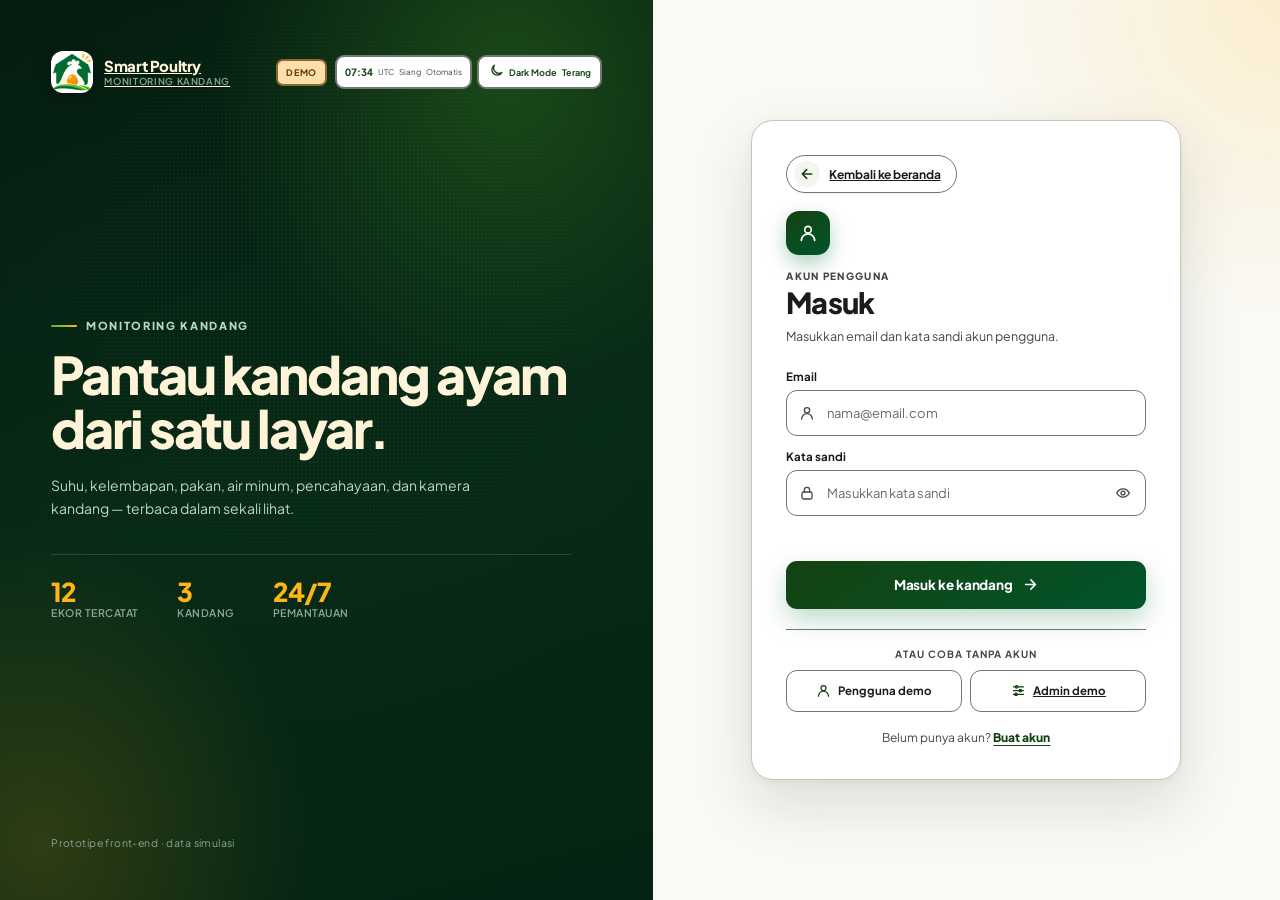
==== commit 785f84a8: "feat(pro): move coop scene into dashboard Update control state in place to keep the Three.js scene m" ====
--- a/index.html
+++ b/index.html
@@ -10,11 +10,15 @@
     <link href="https://fonts.googleapis.com/css2?family=Plus+Jakarta+Sans:wght@400;500;600;700;800&display=swap" rel="stylesheet">
     <title>Smart Poultry</title>
     <link rel="stylesheet" href="./src/styles.css?v=user-app-64">
-    <link rel="stylesheet" href="./src/user-mobile.css?v=user-app-64">
+    <link rel="stylesheet" href="./src/user-mobile.css?v=user-app-73">
+    <link rel="stylesheet" href="./src/assets/coop/coop-3d.css?v=user-app-72">
   </head>
   <body>
     <div id="app"></div>
     <div id="live-announcer" class="sr-only" aria-live="polite" aria-atomic="true"></div>
-    <script type="module" src="./src/main.mjs?v=user-app-64"></script>
+    <script type="importmap">
+      {"imports":{"three":"https://cdn.jsdelivr.net/npm/three@0.180.0/build/three.module.js","three/addons/":"https://cdn.jsdelivr.net/npm/three@0.180.0/examples/jsm/"}}
+    </script>
+    <script type="module" src="./src/main.mjs?v=user-app-75"></script>
   </body>
 </html>
--- a/src/user-mobile.css
+++ b/src/user-mobile.css
@@ -802,6 +802,9 @@
   .topbar { min-height: 52px; padding: 7px 12px; }
   .page-context h1 { font-size: 16px; letter-spacing: -.3px; }
   .topbar-meta { justify-content: flex-end; gap: 4px; }
+  .app-shell .time-zone-label, .app-shell .time-mode-label { display: none; }
+  .app-shell .theme-mode-label-short { display: none; }
+  .app-shell .theme-mode-toggle { width: 34px; min-width: 34px; padding: 0; }
   .page-content { padding: 10px 12px calc(72px + env(safe-area-inset-bottom)); }
   .coop-hero { grid-template-rows: 116px auto; border-radius: 15px; }
   .coop-hero-art { min-height: 116px; }
--- a/src/assets/coop/coop-3d.css
+++ b/src/assets/coop/coop-3d.css
@@ -0,0 +1,6 @@
+.coop-3d {position:relative;width:100%;height:clamp(260px,42vw,560px);background:radial-gradient(ellipse at 50% 60%,#f7f9f4,#e9eee5);border-radius:18px;overflow:hidden;}
+.coop-3d canvas{display:block;width:100%;height:100%;touch-action:pan-y;}
+.coop-3d canvas:focus-visible{outline:3px solid var(--user-copper,#d5a03c);outline-offset:-4px;}
+
+.coop-3d[data-coop-period="sore"]{background:radial-gradient(ellipse at 50% 60%,#fff3dc,#e9c7a0);}
+.coop-3d[data-coop-period="malam"]{background:radial-gradient(ellipse at 50% 60%,#30445b,#111f2e);}
